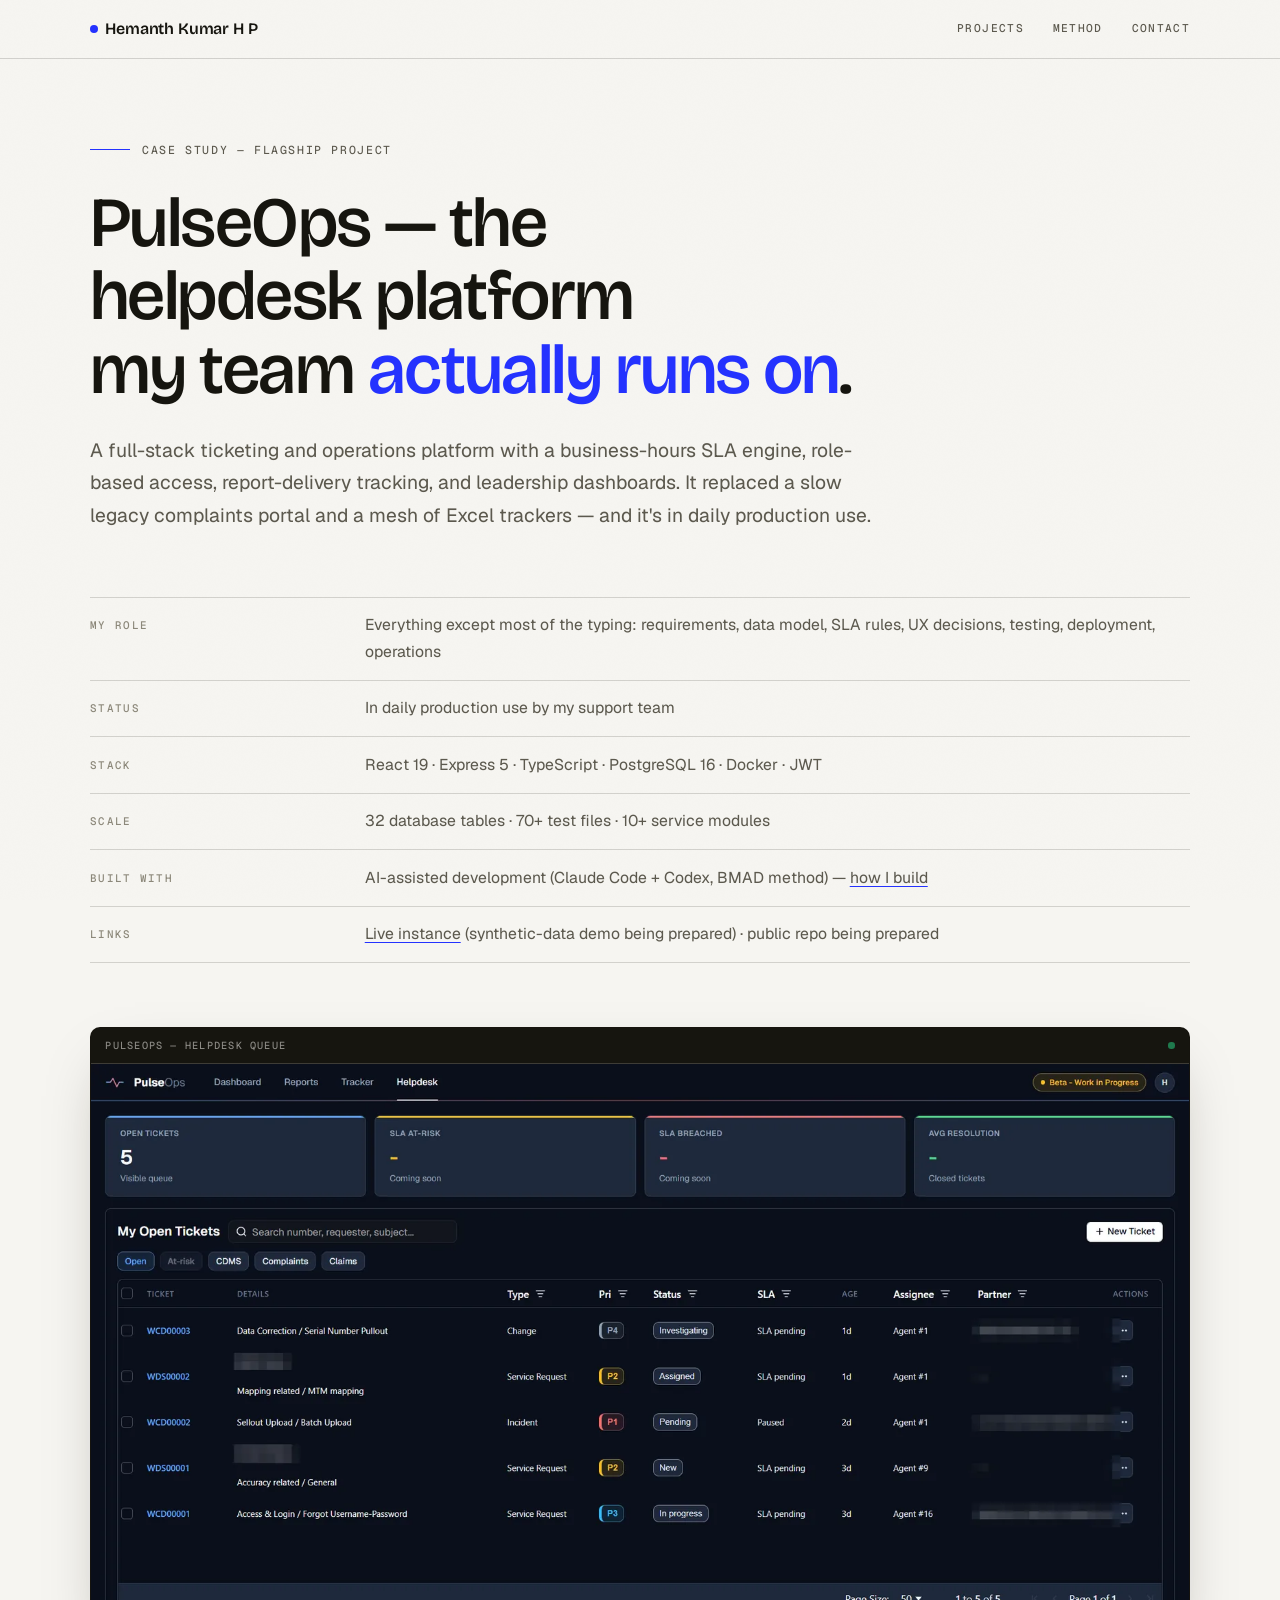
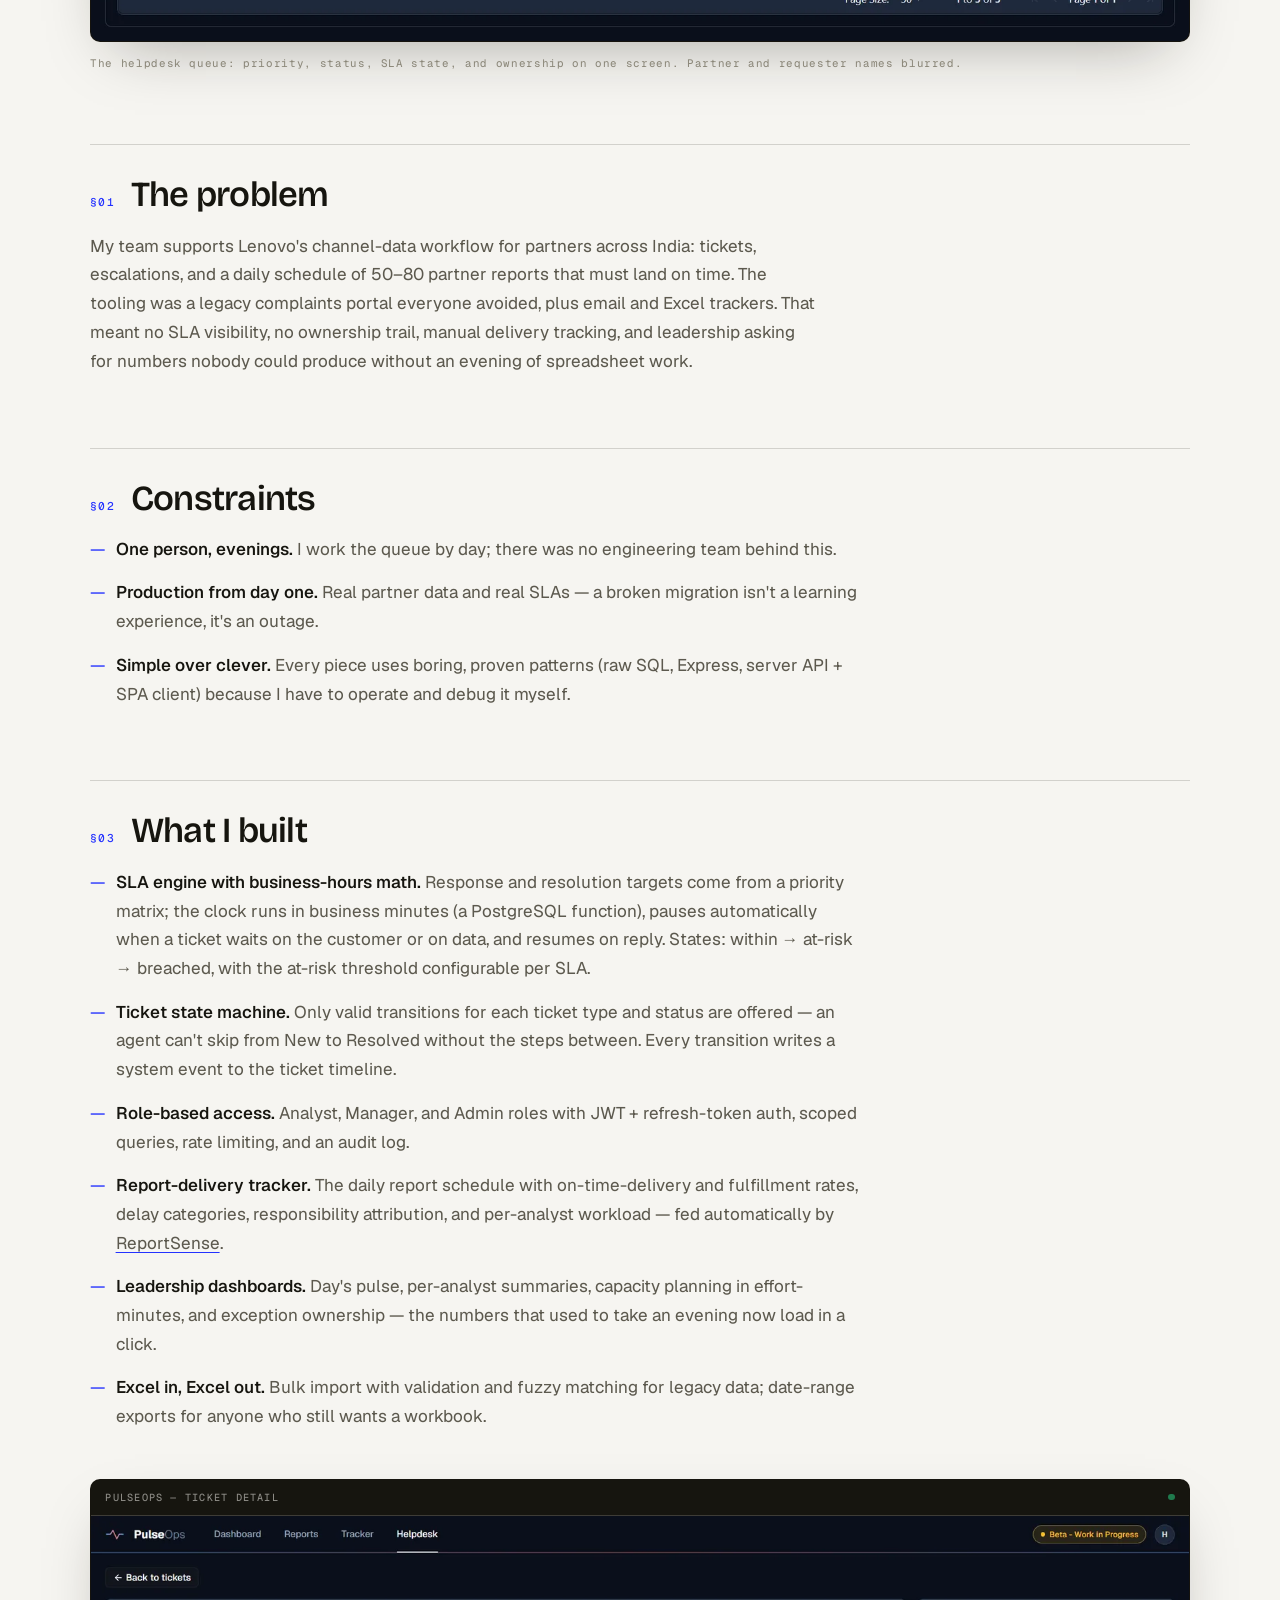
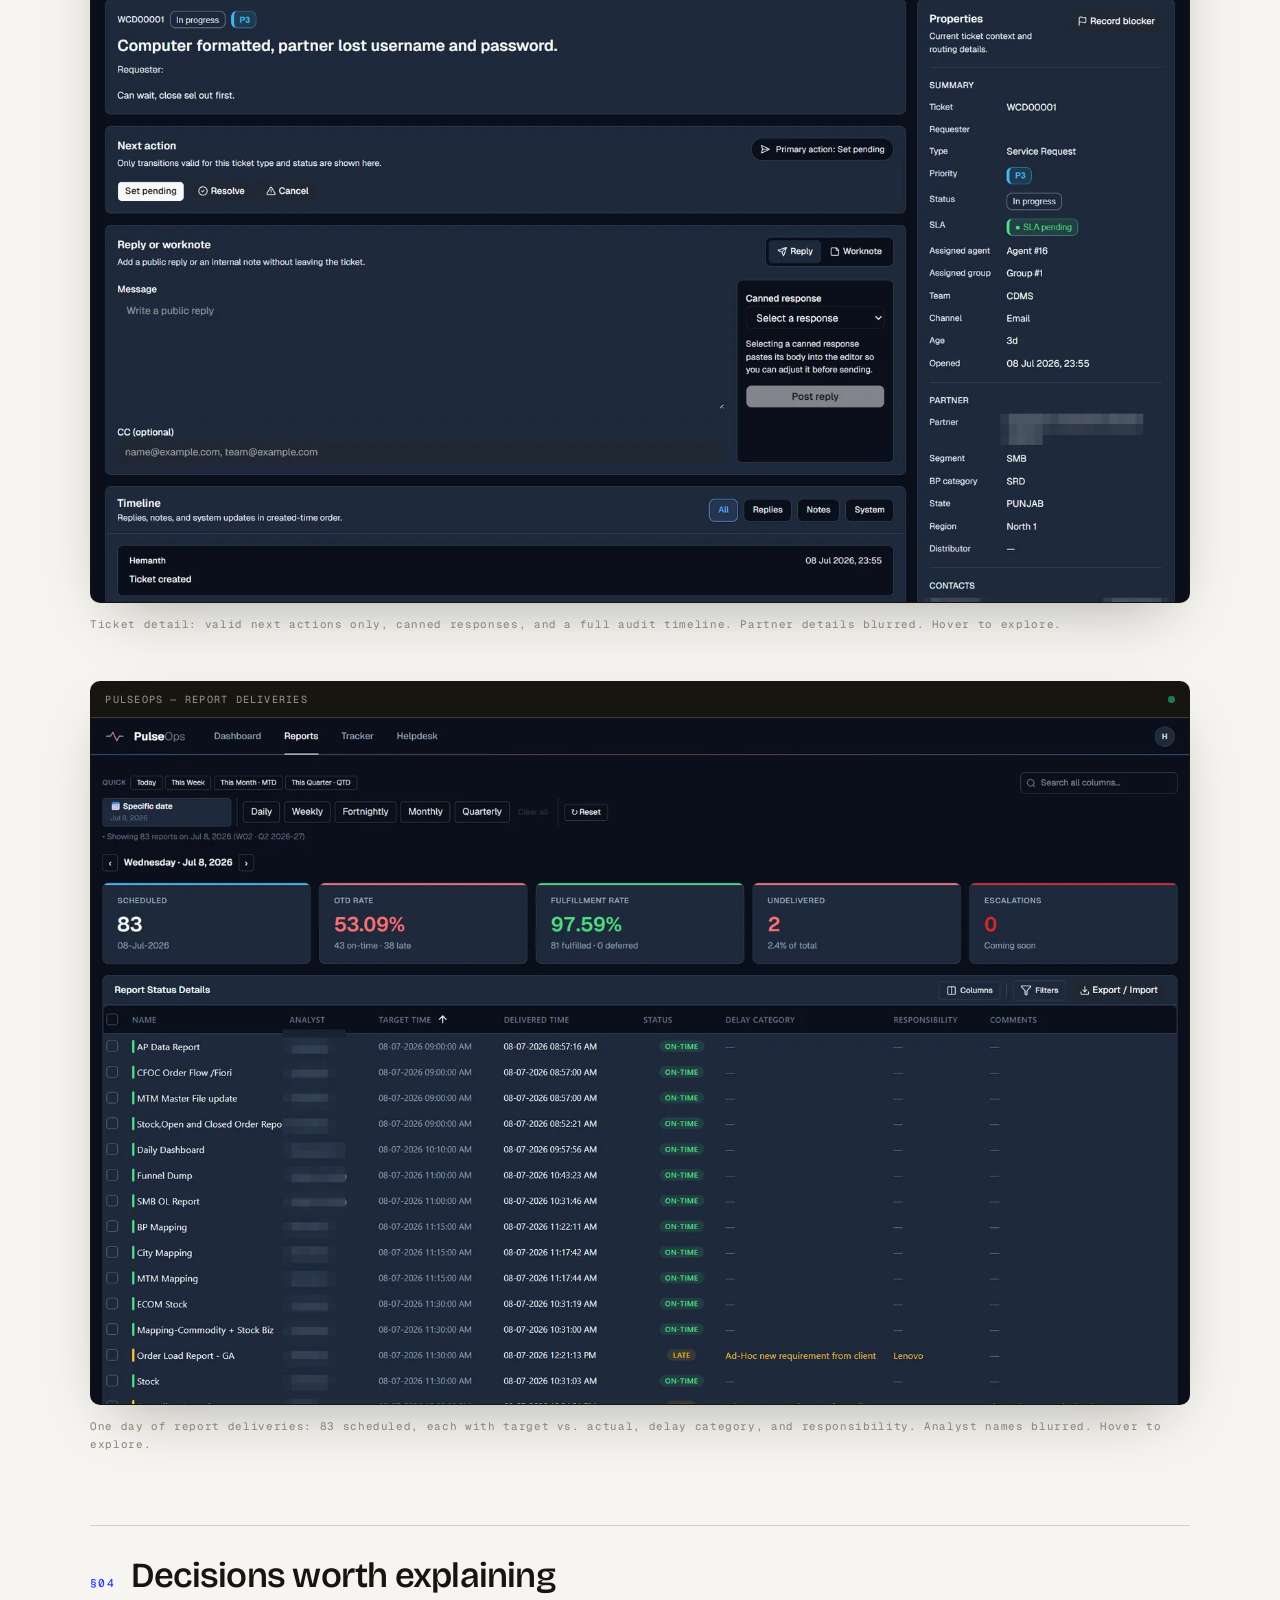
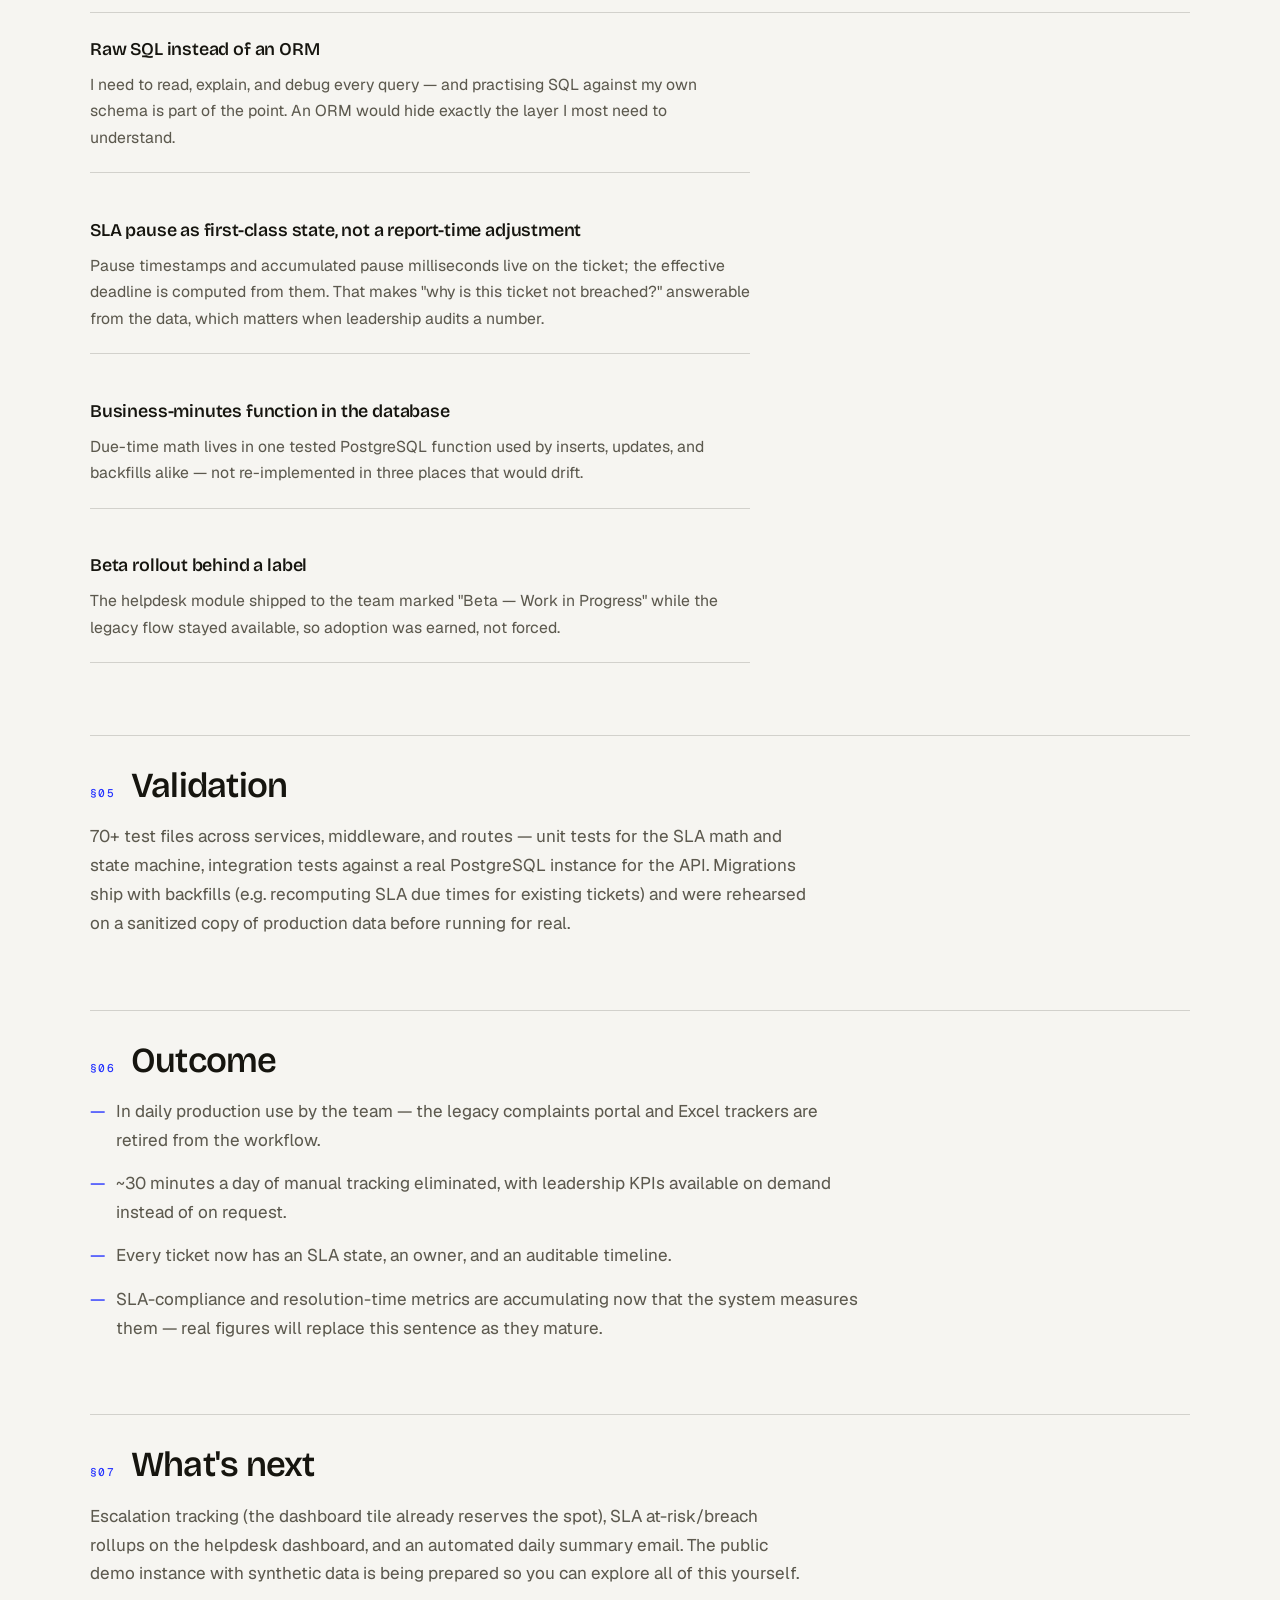
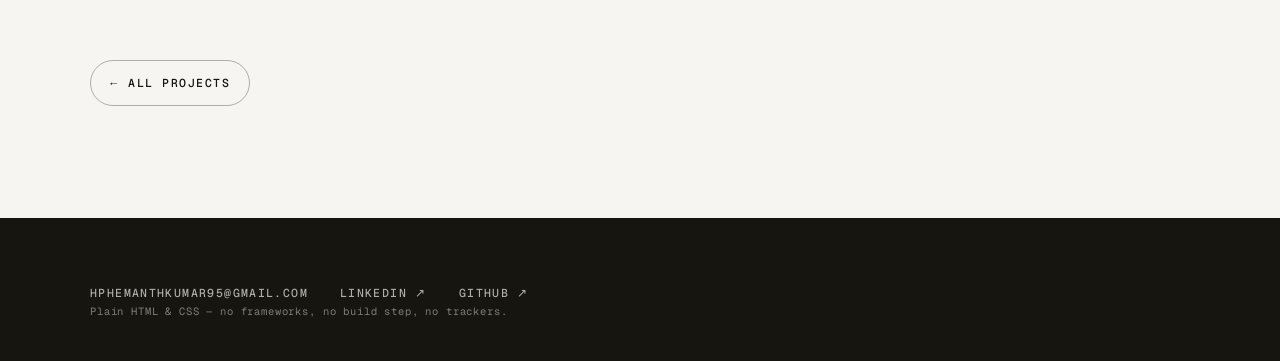
==== projects/pulseops.html @ 86a3c18c "Portfolio site for GitHub Pages Static portfolio served from the repository root as a GitHub Pages u" ====
<!doctype html>
<html lang="en">
<head>
<meta charset="utf-8">
<meta name="viewport" content="width=device-width, initial-scale=1">
<title>PulseOps — SLA-tracked helpdesk platform | Hemanth Kumar H P</title>
<meta name="description" content="Case study: how a support engineer designed and shipped PulseOps, a full-stack helpdesk and operations platform with a business-hours SLA engine, now in daily production use.">
<link rel="canonical" href="https://hemanthkumarhp.github.io/projects/pulseops.html">
<meta property="og:title" content="PulseOps — SLA-tracked helpdesk platform">
<meta property="og:description" content="From email + Excel to a production ticketing system: data model, SLA engine, RBAC, dashboards — designed and operated by the person who works the queue.">
<meta property="og:type" content="article">
<meta property="og:url" content="https://hemanthkumarhp.github.io/projects/pulseops.html">
<meta property="og:image" content="https://hemanthkumarhp.github.io/assets/img/pulseops-dashboard.webp">
<meta name="theme-color" content="#f6f5f1">
<link rel="icon" href="../favicon.svg" type="image/svg+xml">
<link rel="preconnect" href="https://fonts.googleapis.com">
<link rel="preconnect" href="https://fonts.gstatic.com" crossorigin>
<link href="https://fonts.googleapis.com/css2?family=Bricolage+Grotesque:opsz,wght@12..96,300..700&display=swap" rel="stylesheet">
<link rel="stylesheet" href="../styles.css">
<script>document.documentElement.classList.add("js");</script>
</head>
<body>
<a class="skip-link" href="#main">Skip to content</a>
<div class="progress" aria-hidden="true"></div>

<header class="site-header">
  <div class="wrap bar">
    <a class="wordmark" href="../"><span class="mark-dot" aria-hidden="true"></span>Hemanth Kumar H&nbsp;P</a>
    <nav class="site-nav" aria-label="Main">
      <a href="../#projects">Projects</a>
      <a href="../#how-i-build">Method</a>
      <a href="../#contact">Contact</a>
    </nav>
  </div>
</header>

<main id="main" class="wrap">
  <article>
    <header class="article-hero">
      <p class="kicker mono">Case study — Flagship project</p>
      <h1>
        <span class="line"><span>PulseOps — the helpdesk platform</span></span>
        <span class="line"><span>my team <span class="accent">actually runs on</span>.</span></span>
      </h1>
      <p class="lede reveal" style="--d:.35s">
        A full-stack ticketing and operations platform with a business-hours SLA
        engine, role-based access, report-delivery tracking, and leadership
        dashboards. It replaced a slow legacy complaints portal and a mesh of
        Excel trackers — and it's in daily production use.
      </p>
    </header>

    <div class="article-body">
      <dl class="summary reveal">
        <div><dt>My role</dt><dd>Everything except most of the typing: requirements, data model, SLA rules, UX decisions, testing, deployment, operations</dd></div>
        <div><dt>Status</dt><dd>In daily production use by my support team</dd></div>
        <div><dt>Stack</dt><dd>React 19 · Express 5 · TypeScript · PostgreSQL 16 · Docker · JWT</dd></div>
        <div><dt>Scale</dt><dd>32 database tables · 70+ test files · 10+ service modules</dd></div>
        <div><dt>Built with</dt><dd>AI-assisted development (Claude Code + Codex, BMAD method) — <a href="../#how-i-build">how I build</a></dd></div>
        <div><dt>Links</dt><dd><a href="https://pulseops.duckdns.org/" rel="noopener">Live instance</a> (synthetic-data demo being prepared) · public repo being prepared</dd></div>
      </dl>

      <figure class="shot reveal">
        <div class="shot-window">
          <div class="shot-bar" aria-hidden="true">
            <span class="addr">pulseops — helpdesk queue</span>
            <span class="live"></span>
          </div>
          <div class="shot-frame natural">
            <img src="../assets/img/pulseops-tickets.webp" alt="PulseOps helpdesk queue showing five open tickets with type, priority, status, SLA state, age, assignee and partner columns" width="1600" height="841" loading="eager">
          </div>
        </div>
        <figcaption class="shot-cap">The helpdesk queue: priority, status, SLA state, and ownership on one screen. Partner and requester names blurred.</figcaption>
      </figure>

      <h2><span class="h-idx" aria-hidden="true">§01</span>The problem</h2>
      <p>
        My team supports Lenovo's channel-data workflow for partners across India:
        tickets, escalations, and a daily schedule of 50–80 partner reports that
        must land on time. The tooling was a legacy complaints portal everyone
        avoided, plus email and Excel trackers. That meant no SLA visibility, no
        ownership trail, manual delivery tracking, and leadership asking for
        numbers nobody could produce without an evening of spreadsheet work.
      </p>

      <h2><span class="h-idx" aria-hidden="true">§02</span>Constraints</h2>
      <ul class="tight">
        <li><strong>One person, evenings.</strong> I work the queue by day; there was no engineering team behind this.</li>
        <li><strong>Production from day one.</strong> Real partner data and real SLAs — a broken migration isn't a learning experience, it's an outage.</li>
        <li><strong>Simple over clever.</strong> Every piece uses boring, proven patterns (raw SQL, Express, server API + SPA client) because I have to operate and debug it myself.</li>
      </ul>

      <h2><span class="h-idx" aria-hidden="true">§03</span>What I built</h2>
      <ul class="tight">
        <li><strong>SLA engine with business-hours math.</strong> Response and resolution targets come from a priority matrix; the clock runs in business minutes (a PostgreSQL function), pauses automatically when a ticket waits on the customer or on data, and resumes on reply. States: within → at-risk → breached, with the at-risk threshold configurable per SLA.</li>
        <li><strong>Ticket state machine.</strong> Only valid transitions for each ticket type and status are offered — an agent can't skip from New to Resolved without the steps between. Every transition writes a system event to the ticket timeline.</li>
        <li><strong>Role-based access.</strong> Analyst, Manager, and Admin roles with JWT + refresh-token auth, scoped queries, rate limiting, and an audit log.</li>
        <li><strong>Report-delivery tracker.</strong> The daily report schedule with on-time-delivery and fulfillment rates, delay categories, responsibility attribution, and per-analyst workload — fed automatically by <a href="reportsense.html">ReportSense</a>.</li>
        <li><strong>Leadership dashboards.</strong> Day's pulse, per-analyst summaries, capacity planning in effort-minutes, and exception ownership — the numbers that used to take an evening now load in a click.</li>
        <li><strong>Excel in, Excel out.</strong> Bulk import with validation and fuzzy matching for legacy data; date-range exports for anyone who still wants a workbook.</li>
      </ul>

      <figure class="shot reveal">
        <div class="shot-window">
          <div class="shot-bar" aria-hidden="true">
            <span class="addr">pulseops — ticket detail</span>
            <span class="live"></span>
          </div>
          <div class="shot-frame">
            <img src="../assets/img/pulseops-ticket-detail.webp" alt="PulseOps ticket detail page with next-action buttons, reply and worknote editor, full timeline of status changes, and a properties panel showing SLA state and routing" width="1600" height="1801" loading="lazy">
          </div>
        </div>
        <figcaption class="shot-cap">Ticket detail: valid next actions only, canned responses, and a full audit timeline. Partner details blurred. Hover to explore.</figcaption>
      </figure>

      <figure class="shot reveal">
        <div class="shot-window">
          <div class="shot-bar" aria-hidden="true">
            <span class="addr">pulseops — report deliveries</span>
            <span class="live"></span>
          </div>
          <div class="shot-frame">
            <img src="../assets/img/pulseops-reports.webp" alt="PulseOps reports page listing a full day of scheduled partner reports with target time, delivered time, on-time or late status, delay category and responsibility columns" width="1600" height="2632" loading="lazy">
          </div>
        </div>
        <figcaption class="shot-cap">One day of report deliveries: 83 scheduled, each with target vs. actual, delay category, and responsibility. Analyst names blurred. Hover to explore.</figcaption>
      </figure>

      <h2><span class="h-idx" aria-hidden="true">§04</span>Decisions worth explaining</h2>
      <dl class="decisions">
        <dt>Raw SQL instead of an ORM</dt>
        <dd>I need to read, explain, and debug every query — and practising SQL against my own schema is part of the point. An ORM would hide exactly the layer I most need to understand.</dd>
        <dt>SLA pause as first-class state, not a report-time adjustment</dt>
        <dd>Pause timestamps and accumulated pause milliseconds live on the ticket; the effective deadline is computed from them. That makes "why is this ticket not breached?" answerable from the data, which matters when leadership audits a number.</dd>
        <dt>Business-minutes function in the database</dt>
        <dd>Due-time math lives in one tested PostgreSQL function used by inserts, updates, and backfills alike — not re-implemented in three places that would drift.</dd>
        <dt>Beta rollout behind a label</dt>
        <dd>The helpdesk module shipped to the team marked "Beta — Work in Progress" while the legacy flow stayed available, so adoption was earned, not forced.</dd>
      </dl>

      <h2><span class="h-idx" aria-hidden="true">§05</span>Validation</h2>
      <p>
        70+ test files across services, middleware, and routes — unit tests for
        the SLA math and state machine, integration tests against a real
        PostgreSQL instance for the API. Migrations ship with backfills (e.g.
        recomputing SLA due times for existing tickets) and were rehearsed on a
        sanitized copy of production data before running for real.
      </p>

      <h2><span class="h-idx" aria-hidden="true">§06</span>Outcome</h2>
      <ul class="tight">
        <li>In daily production use by the team — the legacy complaints portal and Excel trackers are retired from the workflow.</li>
        <li>~30 minutes a day of manual tracking eliminated, with leadership KPIs available on demand instead of on request.</li>
        <li>Every ticket now has an SLA state, an owner, and an auditable timeline.</li>
        <li>SLA-compliance and resolution-time metrics are accumulating now that the system measures them — real figures will replace this sentence as they mature.</li>
      </ul>

      <h2><span class="h-idx" aria-hidden="true">§07</span>What's next</h2>
      <p>
        Escalation tracking (the dashboard tile already reserves the spot), SLA
        at-risk/breach rollups on the helpdesk dashboard, and an automated daily
        summary email. The public demo instance with synthetic data is being
        prepared so you can explore all of this yourself.
      </p>

      <a class="backlink" href="../#projects"><span class="arr" aria-hidden="true">←</span> All projects</a>
    </div>
  </article>
</main>

<footer class="site-footer compact">
  <div class="wrap">
    <div class="footer-links">
      <a href="mailto:hphemanthkumar95@gmail.com">hphemanthkumar95@gmail.com</a>
      <a href="https://www.linkedin.com/in/hemanthkumarhp" rel="me">LinkedIn ↗</a>
      <a href="https://github.com/hemanthkumarhp" rel="me">GitHub ↗</a>
    </div>
    <div class="footer-note">
      <span>Plain HTML &amp; CSS — no frameworks, no build step, no trackers.</span>
    </div>
  </div>
</footer>

<script src="../main.js" defer></script>
</body>
</html>
---- styles.css ----
/* ============================================================
   site-v3 — "Paper & Ultramarine"
   Swiss-minimalist system: warm paper, ink type, one electric
   accent. Hairline rules as structure. Motion as punctuation.
   ============================================================ */

/* ---------- Fonts (local, variable) ---------- */
@font-face {
  font-family: "Geist";
  src: url("assets/fonts/geist-latin-wght-normal.woff2") format("woff2-variations");
  font-weight: 100 900;
  font-style: normal;
  font-display: swap;
}
@font-face {
  font-family: "Geist Mono";
  src: url("assets/fonts/geist-mono-latin-wght-normal.woff2") format("woff2-variations");
  font-weight: 100 900;
  font-style: normal;
  font-display: swap;
}

/* ---------- Tokens ---------- */
:root {
  --paper: #f6f5f1;
  --paper-2: #edebe4;
  --ink: #16150f;
  --ink-2: #5c594e;
  --ink-3: #8c887a;
  --hair: rgba(22, 21, 15, 0.16);
  --hair-strong: rgba(22, 21, 15, 0.32);
  --accent: #2432ff;
  --accent-deep: #1a25cc;
  --paper-on-ink: #f0efe9;
  --hair-on-ink: rgba(240, 239, 233, 0.18);
  --ok: #1f7a4d;

  --font-display: "Bricolage Grotesque", "Geist", "Helvetica Neue", sans-serif;
  --font-body: "Geist", "Helvetica Neue", Arial, sans-serif;
  --font-mono: "Geist Mono", "SFMono-Regular", Menlo, Consolas, monospace;

  --wrap: 1180px;
  --gut: clamp(1.25rem, 4vw, 2.5rem);
  --ease: cubic-bezier(0.16, 1, 0.3, 1);
  --sec-pad: clamp(4.5rem, 9vw, 8rem);
}

/* ---------- Reset & base ---------- */
*, *::before, *::after { box-sizing: border-box; }
html {
  scroll-behavior: smooth;
  -webkit-text-size-adjust: 100%;
}
body {
  margin: 0;
  background: var(--paper);
  color: var(--ink);
  font-family: var(--font-body);
  font-weight: 420;
  font-size: 1.0625rem;
  line-height: 1.7;
  font-synthesis: none;
  -webkit-font-smoothing: antialiased;
  text-rendering: optimizeLegibility;
}
/* film-grain — barely there, keeps flat paper from feeling sterile */
body::after {
  content: "";
  position: fixed;
  inset: 0;
  z-index: 2147483647;
  pointer-events: none;
  opacity: 0.30;
  mix-blend-mode: multiply;
  background-image: url("data:image/svg+xml,%3Csvg xmlns='http://www.w3.org/2000/svg' width='140' height='140'%3E%3Cfilter id='n'%3E%3CfeTurbulence type='fractalNoise' baseFrequency='0.85' numOctaves='2' stitchTiles='stitch'/%3E%3CfeColorMatrix type='saturate' values='0'/%3E%3CfeComponentTransfer%3E%3CfeFuncA type='linear' slope='0.05'/%3E%3C/feComponentTransfer%3E%3C/filter%3E%3Crect width='100%25' height='100%25' filter='url(%23n)'/%3E%3C/svg%3E");
}
img { max-width: 100%; height: auto; display: block; }
a { color: inherit; }
::selection { background: var(--accent); color: var(--paper); }

.accent { color: var(--accent); }

h1, h2, h3 {
  font-family: var(--font-display);
  font-weight: 560;
  line-height: 1.04;
  letter-spacing: -0.022em;
  margin: 0;
  text-wrap: balance;
}
p { margin: 0; }

.mono {
  font-family: var(--font-mono);
  font-weight: 460;
  font-size: 0.72rem;
  letter-spacing: 0.14em;
  text-transform: uppercase;
}

.wrap {
  max-width: var(--wrap);
  margin-inline: auto;
  padding-inline: var(--gut);
}

.skip-link {
  position: absolute;
  left: -9999px;
  top: 0;
  background: var(--ink);
  color: var(--paper);
  padding: 0.6rem 1rem;
  z-index: 100;
}
.skip-link:focus { left: 0; }

/* ---------- Text links ---------- */
.tlink {
  color: inherit;
  text-decoration: none;
  background-image: linear-gradient(var(--accent), var(--accent));
  background-repeat: no-repeat;
  background-size: 100% 1px;
  background-position: 0 100%;
  transition: color 0.25s var(--ease);
}
.tlink:hover, .tlink:focus-visible { color: var(--accent); }

p a:not([class]), dd a:not([class]), li a:not([class]) {
  color: inherit;
  text-decoration: underline;
  text-decoration-color: var(--accent);
  text-decoration-thickness: 1px;
  text-underline-offset: 3px;
  transition: color 0.2s var(--ease);
}
p a:not([class]):hover, dd a:not([class]):hover, li a:not([class]):hover { color: var(--accent); }

/* ---------- Progress hairline ---------- */
.progress {
  position: fixed;
  top: 0; left: 0;
  width: 100%; height: 2px;
  background: var(--accent);
  transform: scaleX(0);
  transform-origin: 0 0;
  z-index: 60;
}

/* ---------- Header ---------- */
.site-header {
  position: sticky;
  top: 0;
  z-index: 50;
  background: color-mix(in srgb, var(--paper) 84%, transparent);
  backdrop-filter: blur(12px);
  -webkit-backdrop-filter: blur(12px);
  border-bottom: 1px solid var(--hair);
}
.bar {
  display: flex;
  align-items: center;
  justify-content: space-between;
  gap: 1rem;
  min-height: 3.6rem;
}
.wordmark {
  font-family: var(--font-display);
  font-weight: 600;
  font-size: 1rem;
  letter-spacing: -0.01em;
  text-decoration: none;
  display: inline-flex;
  align-items: baseline;
  gap: 0.45rem;
}
.wordmark .mark-dot {
  width: 0.5em; height: 0.5em;
  border-radius: 50%;
  background: var(--accent);
  align-self: center;
}
.site-nav { display: flex; gap: clamp(0.9rem, 2.5vw, 1.8rem); }
.site-nav a {
  font-family: var(--font-mono);
  font-size: 0.7rem;
  font-weight: 480;
  letter-spacing: 0.12em;
  text-transform: uppercase;
  text-decoration: none;
  color: var(--ink-2);
  transition: color 0.2s var(--ease);
}
.site-nav a:hover, .site-nav a:focus-visible { color: var(--accent); }

/* ---------- Hero ---------- */
.hero {
  padding-block: clamp(5rem, 12vh, 9rem) clamp(4rem, 9vh, 7rem);
}
.hero .kicker {
  color: var(--ink-2);
  margin-bottom: clamp(1.5rem, 3vw, 2.25rem);
  display: flex;
  align-items: center;
  gap: 0.75rem;
}
.hero .kicker::before {
  content: "";
  width: 2.5rem; height: 1px;
  background: var(--accent);
}
.hero h1 {
  font-size: clamp(2.7rem, 7.6vw, 6.4rem);
  font-weight: 540;
  max-width: 15ch;
}
.hero h1 .accent { color: var(--accent); }
/* line-mask rise on load */
.line { display: block; overflow: hidden; }
.line > span {
  display: inline-block;
  padding-bottom: 0.08em;
  margin-bottom: -0.08em;
}
html.js .line > span {
  transform: translateY(115%);
  animation: rise 1s var(--ease) forwards;
}
html.js .line:nth-child(1) > span { animation-delay: 0.08s; }
html.js .line:nth-child(2) > span { animation-delay: 0.18s; }
html.js .line:nth-child(3) > span { animation-delay: 0.28s; }
@keyframes rise { to { transform: translateY(0); } }

.hero .lede {
  margin-top: clamp(1.75rem, 4vw, 2.75rem);
  max-width: 62ch;
  font-size: clamp(1.05rem, 1.6vw, 1.2rem);
  line-height: 1.75;
  color: var(--ink-2);
}
.hero .lede strong { color: var(--ink); font-weight: 560; }

.hero-foot {
  margin-top: clamp(2.25rem, 5vw, 3.5rem);
  display: flex;
  flex-wrap: wrap;
  align-items: center;
  gap: 1.5rem 2.5rem;
}
.contact-row {
  list-style: none;
  margin: 0; padding: 0;
  display: flex;
  flex-wrap: wrap;
  gap: 0.8rem 1.8rem;
}
.contact-row a {
  font-family: var(--font-mono);
  font-size: 0.75rem;
  font-weight: 480;
  letter-spacing: 0.1em;
  text-transform: uppercase;
  text-decoration: none;
  color: var(--ink);
  background-image: linear-gradient(var(--accent), var(--accent));
  background-repeat: no-repeat;
  background-size: 0% 1px;
  background-position: 0 100%;
  transition: background-size 0.35s var(--ease), color 0.2s var(--ease);
}
.contact-row a:hover, .contact-row a:focus-visible {
  background-size: 100% 1px;
  color: var(--accent);
}
.status-line {
  display: inline-flex;
  align-items: center;
  gap: 0.6rem;
  font-family: var(--font-mono);
  font-size: 0.7rem;
  font-weight: 480;
  letter-spacing: 0.12em;
  text-transform: uppercase;
  color: var(--ink-2);
}
.status-line .pulse {
  width: 0.5rem; height: 0.5rem;
  border-radius: 50%;
  background: var(--ok);
  position: relative;
}
html.js .status-line .pulse::after {
  content: "";
  position: absolute;
  inset: 0;
  border-radius: 50%;
  background: var(--ok);
  animation: ping 2.2s var(--ease) infinite;
}
@keyframes ping {
  0% { transform: scale(1); opacity: 0.6; }
  70%, 100% { transform: scale(2.6); opacity: 0; }
}

/* ---------- Marquee ---------- */
.marquee {
  border-block: 1px solid var(--hair);
  overflow: hidden;
  padding-block: 0.85rem;
}
.marquee-track {
  display: flex;
  width: max-content;
  gap: 3.5rem;
}
html.js .marquee-track { animation: marquee 30s linear infinite; }
.marquee-group {
  display: flex;
  gap: 3.5rem;
  align-items: center;
  white-space: nowrap;
}
.marquee-group span {
  font-family: var(--font-mono);
  font-size: 0.72rem;
  font-weight: 480;
  letter-spacing: 0.16em;
  text-transform: uppercase;
  color: var(--ink-2);
}
.marquee-group span strong { color: var(--ink); font-weight: 620; }
.marquee-group .sep { color: var(--accent); letter-spacing: 0; }
@keyframes marquee { to { transform: translateX(calc(-50% - 1.75rem)); } }

/* ---------- Sections ---------- */
.section {
  border-top: 1px solid var(--hair);
  padding-block: var(--sec-pad);
}
.section-head {
  display: grid;
  grid-template-columns: minmax(7rem, 1fr) minmax(0, 3.2fr);
  gap: 1rem 2rem;
  align-items: start;
  margin-bottom: clamp(2.5rem, 6vw, 4.5rem);
}
.sec-num {
  font-family: var(--font-display);
  font-weight: 560;
  font-size: clamp(3.4rem, 7vw, 6rem);
  line-height: 0.85;
  letter-spacing: -0.03em;
  color: transparent;
  -webkit-text-stroke: 1.2px var(--hair-strong);
}
@supports not (-webkit-text-stroke: 1px black) {
  .sec-num { color: var(--hair-strong); }
}
.section-head h2 {
  font-size: clamp(1.9rem, 4.2vw, 3.2rem);
  font-weight: 560;
}
.section-sub {
  margin-top: 0.9rem;
  max-width: 58ch;
  color: var(--ink-2);
}

/* ---------- Flagship project ---------- */
.flagship {
  display: grid;
  grid-template-columns: minmax(0, 5fr) minmax(0, 6fr);
  gap: clamp(2rem, 5vw, 4.5rem);
  align-items: center;
  margin-bottom: clamp(3rem, 7vw, 5rem);
}
.badge {
  display: inline-flex;
  align-items: center;
  gap: 0.45rem;
  font-family: var(--font-mono);
  font-size: 0.66rem;
  font-weight: 520;
  letter-spacing: 0.14em;
  text-transform: uppercase;
  color: var(--ok);
}
.badge::before {
  content: "";
  width: 0.42rem; height: 0.42rem;
  border-radius: 50%;
  background: var(--ok);
}
.badge.plain { color: var(--ink-3); }
.badge.plain::before { background: var(--ink-3); }
.flagship h3 {
  font-size: clamp(2.1rem, 4.5vw, 3.4rem);
  margin-top: 0.9rem;
}
.flagship h3 a {
  text-decoration: none;
  transition: color 0.25s var(--ease);
}
.flagship h3 a:hover, .flagship h3 a:focus-visible { color: var(--accent); }
.flagship-body > p {
  margin-top: 1.15rem;
  max-width: 52ch;
  color: var(--ink-2);
}
.tags {
  list-style: none;
  margin: 1.4rem 0 0;
  padding: 0;
  display: flex;
  flex-wrap: wrap;
  gap: 0.45rem 0;
}
.tags li {
  font-family: var(--font-mono);
  font-size: 0.68rem;
  font-weight: 480;
  letter-spacing: 0.1em;
  text-transform: uppercase;
  color: var(--ink-2);
}
.tags li:not(:last-child)::after {
  content: "·";
  margin-inline: 0.6rem;
  color: var(--accent);
}
.readmore {
  display: inline-flex;
  align-items: center;
  gap: 0.6rem;
  margin-top: 1.8rem;
  font-family: var(--font-mono);
  font-size: 0.72rem;
  font-weight: 520;
  letter-spacing: 0.13em;
  text-transform: uppercase;
  text-decoration: none;
  color: var(--ink);
  border: 1px solid var(--hair-strong);
  padding: 0.75rem 1.2rem;
  border-radius: 99px;
  transition: background 0.3s var(--ease), color 0.3s var(--ease), border-color 0.3s var(--ease);
}
.readmore .arr { transition: transform 0.3s var(--ease); }
.readmore:hover, .readmore:focus-visible {
  background: var(--ink);
  border-color: var(--ink);
  color: var(--paper);
}
.readmore:hover .arr, .readmore:focus-visible .arr { transform: translateX(4px); }

/* ---------- Screenshot frames ---------- */
.shot { margin: 0; }
.shot-window {
  border: 1px solid var(--hair-strong);
  border-radius: 10px;
  overflow: hidden;
  background: var(--ink);
  box-shadow: 0 24px 60px -24px rgba(22, 21, 15, 0.35);
}
.shot-bar {
  display: flex;
  align-items: center;
  justify-content: space-between;
  gap: 1rem;
  padding: 0.55rem 0.9rem;
  border-bottom: 1px solid var(--hair-on-ink);
}
.shot-bar .addr {
  font-family: var(--font-mono);
  font-size: 0.64rem;
  font-weight: 460;
  letter-spacing: 0.12em;
  text-transform: uppercase;
  color: rgba(240, 239, 233, 0.55);
}
.shot-bar .live {
  width: 0.4rem; height: 0.4rem;
  border-radius: 50%;
  background: var(--ok);
}
.shot-frame { overflow: hidden; }
.shot-frame img {
  width: 100%;
  aspect-ratio: 16 / 10;
  object-fit: cover;
  object-position: top;
  transition: object-position 5s linear;
}
.shot-frame:hover img { object-position: bottom; }
.shot-frame.natural img { aspect-ratio: auto; }
.shot-cap {
  margin-top: 0.8rem;
  font-family: var(--font-mono);
  font-size: 0.68rem;
  font-weight: 440;
  letter-spacing: 0.06em;
  color: var(--ink-3);
  line-height: 1.6;
}

/* ---------- Project index rows ---------- */
.proj-index { border-top: 1px solid var(--hair); }
.proj-row {
  display: grid;
  grid-template-columns: 3.4rem minmax(0, 1.6fr) minmax(0, 1fr) 2rem;
  gap: 1rem 1.5rem;
  align-items: baseline;
  padding: clamp(1.4rem, 3vw, 2rem) clamp(0.75rem, 2vw, 1.25rem);
  border-bottom: 1px solid var(--hair);
  text-decoration: none;
  color: inherit;
  position: relative;
  isolation: isolate;
}
.proj-row::before {
  content: "";
  position: absolute;
  inset: 0;
  background: var(--ink);
  transform: scaleY(0);
  transform-origin: 50% 100%;
  transition: transform 0.38s var(--ease);
  z-index: -1;
}
.proj-row:hover::before, .proj-row:focus-visible::before { transform: scaleY(1); }
.proj-row > * { transition: color 0.3s var(--ease); }
.proj-idx {
  font-family: var(--font-mono);
  font-size: 0.72rem;
  font-weight: 480;
  letter-spacing: 0.1em;
  color: var(--ink-3);
}
.proj-name {
  font-family: var(--font-display);
  font-size: clamp(1.3rem, 2.6vw, 1.9rem);
  font-weight: 560;
  letter-spacing: -0.015em;
  line-height: 1.15;
  display: flex;
  flex-wrap: wrap;
  align-items: center;
  gap: 0.4rem 1rem;
}
.proj-desc {
  grid-column: 2;
  margin-top: 0.35rem;
  max-width: 56ch;
  font-size: 0.95rem;
  color: var(--ink-2);
}
.proj-meta {
  grid-column: 3;
  grid-row: 1 / span 2;
  align-self: baseline;
  font-family: var(--font-mono);
  font-size: 0.68rem;
  font-weight: 460;
  letter-spacing: 0.1em;
  text-transform: uppercase;
  color: var(--ink-3);
  line-height: 2;
  text-align: right;
}
.proj-arrow {
  grid-column: 4;
  grid-row: 1;
  font-size: 1.3rem;
  line-height: 1;
  color: var(--ink-3);
  transition: transform 0.3s var(--ease), color 0.3s var(--ease);
}
.proj-row:hover .proj-arrow, .proj-row:focus-visible .proj-arrow {
  transform: translateX(5px);
  color: var(--accent);
}
a.proj-row:hover, a.proj-row:focus-visible,
a.proj-row:hover .proj-desc, a.proj-row:hover .proj-idx, a.proj-row:hover .proj-meta,
a.proj-row:focus-visible .proj-desc, a.proj-row:focus-visible .proj-idx, a.proj-row:focus-visible .proj-meta {
  color: var(--paper-on-ink);
}
a.proj-row:hover .badge, a.proj-row:focus-visible .badge { color: #4cc98a; }
div.proj-row:hover::before { transform: scaleY(0); } /* static rows don't invert */

/* ---------- Method / how I build ---------- */
.how-lede {
  max-width: 62ch;
  font-size: clamp(1.05rem, 1.5vw, 1.15rem);
  color: var(--ink-2);
  margin-bottom: clamp(2.5rem, 5vw, 3.5rem);
}
.steps {
  list-style: none;
  margin: 0;
  padding: 0;
  counter-reset: step;
  border-top: 1px solid var(--hair);
}
.steps li {
  counter-increment: step;
  display: grid;
  grid-template-columns: minmax(4.5rem, 1fr) minmax(0, 3.2fr);
  gap: 0.5rem 2rem;
  padding-block: clamp(1.3rem, 2.5vw, 1.8rem);
  border-bottom: 1px solid var(--hair);
}
.steps li::before {
  content: "0" counter(step);
  font-family: var(--font-display);
  font-weight: 560;
  font-size: clamp(1.6rem, 3vw, 2.2rem);
  line-height: 1;
  letter-spacing: -0.02em;
  color: transparent;
  -webkit-text-stroke: 1px var(--hair-strong);
}
@supports not (-webkit-text-stroke: 1px black) {
  .steps li::before { color: var(--hair-strong); }
}
.steps strong {
  display: block;
  font-family: var(--font-display);
  font-weight: 560;
  font-size: 1.15rem;
  letter-spacing: -0.01em;
}
.steps .small {
  display: block;
  margin-top: 0.3rem;
  font-size: 0.95rem;
  color: var(--ink-2);
  max-width: 62ch;
}

.owns {
  display: grid;
  grid-template-columns: 1fr 1fr;
  gap: clamp(1.25rem, 3vw, 2rem);
  margin-top: clamp(2.5rem, 5vw, 3.5rem);
}
.owns .box {
  border: 1px solid var(--hair-strong);
  border-radius: 10px;
  padding: clamp(1.4rem, 3vw, 2rem);
}
.owns .box h3 {
  font-size: 1.15rem;
  margin-bottom: 0.8rem;
}
.owns .box p { color: var(--ink-2); font-size: 0.98rem; }
.owns .claim { border-top: 3px solid var(--accent); }
.owns .claim h3 { color: var(--accent); }
.owns .noclaim { border-style: dashed; }

/* ---------- Experience ---------- */
.roles { position: relative; }
.role {
  display: grid;
  grid-template-columns: minmax(9rem, 1fr) minmax(0, 3.2fr);
  gap: 0.5rem 2rem;
  padding-block: clamp(1.6rem, 3vw, 2.2rem);
  border-bottom: 1px solid var(--hair);
}
.role:first-child { border-top: 1px solid var(--hair); }
.role .when {
  font-family: var(--font-mono);
  font-size: 0.7rem;
  font-weight: 480;
  letter-spacing: 0.1em;
  text-transform: uppercase;
  color: var(--ink-3);
  line-height: 1.9;
}
.role .when .org { display: block; color: var(--ink-2); }
.role h3 {
  font-size: clamp(1.25rem, 2.4vw, 1.7rem);
  margin-bottom: 0.6rem;
}
.role p { color: var(--ink-2); max-width: 62ch; }

/* ---------- Skills tiers ---------- */
.tiers {
  display: grid;
  grid-template-columns: repeat(2, 1fr);
  border-top: 1px solid var(--hair);
  border-left: 1px solid var(--hair);
}
.tier {
  border-right: 1px solid var(--hair);
  border-bottom: 1px solid var(--hair);
  padding: clamp(1.5rem, 3vw, 2.2rem);
}
.tier-lvl {
  display: flex;
  align-items: center;
  gap: 0.7rem;
  font-family: var(--font-mono);
  font-size: 0.66rem;
  font-weight: 480;
  letter-spacing: 0.12em;
  text-transform: uppercase;
  color: var(--ink-2);
  margin-bottom: 1rem;
}
.bars { display: inline-flex; gap: 3px; }
.bars i {
  width: 12px; height: 4px;
  background: var(--paper-2);
  outline: 1px solid var(--hair);
}
.tier[data-lvl="1"] .bars i:nth-child(-n+1),
.tier[data-lvl="2"] .bars i:nth-child(-n+2),
.tier[data-lvl="3"] .bars i:nth-child(-n+3),
.tier[data-lvl="4"] .bars i:nth-child(-n+4) { background: var(--accent); outline-color: var(--accent); }
.tier h3 { font-size: 1.25rem; margin-bottom: 0.6rem; }
.tier .note {
  font-size: 0.9rem;
  color: var(--ink-2);
  margin-bottom: 0.9rem;
  max-width: 44ch;
}
.chips {
  list-style: none;
  margin: 0.9rem 0 0;
  padding: 0;
  display: flex;
  flex-wrap: wrap;
  gap: 0.5rem;
}
.chips li {
  font-family: var(--font-mono);
  font-size: 0.7rem;
  font-weight: 460;
  letter-spacing: 0.05em;
  border: 1px solid var(--hair);
  border-radius: 99px;
  padding: 0.35rem 0.75rem;
  color: var(--ink-2);
  transition: border-color 0.25s var(--ease), color 0.25s var(--ease);
}
.chips li:hover { border-color: var(--accent); color: var(--ink); }

/* ---------- Facts (education / summary tables) ---------- */
.facts {
  margin: 0;
  border-top: 1px solid var(--hair);
}
.facts .row {
  display: grid;
  grid-template-columns: minmax(0, 1.4fr) minmax(0, 1fr);
  gap: 0.4rem 2rem;
  padding-block: 1.1rem;
  border-bottom: 1px solid var(--hair);
}
.facts dt { font-weight: 560; }
.facts dd {
  margin: 0;
  color: var(--ink-2);
  font-size: 0.98rem;
}

/* ---------- Footer ---------- */
.site-footer {
  background: var(--ink);
  color: var(--paper-on-ink);
  margin-top: var(--sec-pad);
  padding-block: clamp(4.5rem, 9vw, 7rem) 2.5rem;
}
.site-footer ::selection { background: var(--paper); color: var(--ink); }
.footer-kicker {
  color: rgba(240, 239, 233, 0.55);
  display: flex;
  align-items: center;
  gap: 0.75rem;
  margin-bottom: 2rem;
}
.footer-kicker::before {
  content: "";
  width: 2.5rem; height: 1px;
  background: var(--accent);
}
.site-footer h2 {
  font-size: clamp(2.2rem, 6vw, 4.6rem);
  font-weight: 540;
  max-width: 18ch;
}
.site-footer h2 .accent { color: #7c85ff; }
.footer-sub {
  margin-top: 1.4rem;
  max-width: 56ch;
  color: rgba(240, 239, 233, 0.62);
}
.footer-mail {
  display: inline-block;
  margin-top: clamp(2rem, 4vw, 3rem);
  font-family: var(--font-display);
  font-weight: 540;
  font-size: clamp(1.25rem, 3.4vw, 2.2rem);
  letter-spacing: -0.015em;
  color: var(--paper-on-ink);
  text-decoration: none;
  background-image: linear-gradient(#7c85ff, #7c85ff);
  background-repeat: no-repeat;
  background-size: 0% 2px;
  background-position: 0 100%;
  transition: background-size 0.4s var(--ease), color 0.25s var(--ease);
  overflow-wrap: anywhere;
}
.footer-mail:hover, .footer-mail:focus-visible {
  background-size: 100% 2px;
  color: #aab0ff;
}
.footer-links {
  display: flex;
  flex-wrap: wrap;
  gap: 1rem 2rem;
  margin-top: 1.6rem;
}
.footer-links a {
  font-family: var(--font-mono);
  font-size: 0.72rem;
  font-weight: 480;
  letter-spacing: 0.12em;
  text-transform: uppercase;
  color: rgba(240, 239, 233, 0.7);
  text-decoration: none;
  transition: color 0.2s var(--ease);
}
.footer-links a:hover, .footer-links a:focus-visible { color: #aab0ff; }
.footer-note {
  margin-top: clamp(3rem, 6vw, 4.5rem);
  padding-top: 1.4rem;
  border-top: 1px solid var(--hair-on-ink);
  display: flex;
  flex-wrap: wrap;
  justify-content: space-between;
  gap: 0.6rem 2rem;
}
.footer-note span {
  font-family: var(--font-mono);
  font-size: 0.66rem;
  font-weight: 440;
  letter-spacing: 0.08em;
  color: rgba(240, 239, 233, 0.45);
}

/* ---------- Case-study article pages ---------- */
.article-hero {
  padding-block: clamp(4rem, 9vh, 6.5rem) clamp(2.5rem, 5vw, 4rem);
}
.article-hero .kicker {
  color: var(--ink-2);
  display: flex;
  align-items: center;
  gap: 0.75rem;
  margin-bottom: 1.75rem;
}
.article-hero .kicker::before {
  content: "";
  width: 2.5rem; height: 1px;
  background: var(--accent);
}
.article-hero h1 {
  font-size: clamp(2.3rem, 5.6vw, 4.4rem);
  font-weight: 540;
  max-width: 22ch;
}
.article-hero .lede {
  margin-top: 1.75rem;
  max-width: 62ch;
  font-size: clamp(1.05rem, 1.6vw, 1.2rem);
  color: var(--ink-2);
}

.summary {
  margin: 0 0 clamp(2.5rem, 5vw, 4rem);
  border-top: 1px solid var(--hair);
  display: grid;
  grid-template-columns: 1fr;
}
.summary > div {
  display: grid;
  grid-template-columns: minmax(8rem, 1fr) minmax(0, 3.4fr);
  gap: 0.3rem 2rem;
  padding-block: 0.9rem;
  border-bottom: 1px solid var(--hair);
}
.summary dt {
  font-family: var(--font-mono);
  font-size: 0.68rem;
  font-weight: 500;
  letter-spacing: 0.12em;
  text-transform: uppercase;
  color: var(--ink-3);
  padding-top: 0.25rem;
}
.summary dd { margin: 0; font-size: 0.98rem; color: var(--ink-2); }

.article-body { padding-bottom: clamp(2rem, 5vw, 3rem); }
.article-body h2 {
  font-size: clamp(1.55rem, 3vw, 2.2rem);
  margin: clamp(3rem, 6vw, 4.5rem) 0 1.1rem;
  padding-top: clamp(1.5rem, 3vw, 2rem);
  border-top: 1px solid var(--hair);
  display: flex;
  align-items: baseline;
  gap: 1rem;
}
.article-body h2 .h-idx {
  font-family: var(--font-mono);
  font-size: 0.7rem;
  font-weight: 480;
  letter-spacing: 0.12em;
  color: var(--accent);
}
.article-body > p { max-width: 66ch; color: var(--ink-2); margin-bottom: 1rem; }
.article-body .shot { margin-block: clamp(2rem, 4vw, 3rem); }

.tight {
  list-style: none;
  margin: 0;
  padding: 0;
  max-width: 70ch;
}
.tight li {
  position: relative;
  padding-left: 1.6rem;
  margin-bottom: 0.9rem;
  color: var(--ink-2);
}
.tight li::before {
  content: "—";
  position: absolute;
  left: 0;
  color: var(--accent);
}
.tight strong { color: var(--ink); font-weight: 560; }

.decisions { margin: 0; border-top: 1px solid var(--hair); }
.decisions dt {
  font-family: var(--font-display);
  font-weight: 560;
  font-size: 1.12rem;
  letter-spacing: -0.01em;
  padding-top: 1.3rem;
}
.decisions dd {
  margin: 0.45rem 0 1.3rem;
  padding-bottom: 1.3rem;
  border-bottom: 1px solid var(--hair);
  color: var(--ink-2);
  max-width: 66ch;
  font-size: 0.98rem;
}
.decisions code {
  font-family: var(--font-mono);
  font-size: 0.85em;
  background: var(--paper-2);
  border: 1px solid var(--hair);
  border-radius: 4px;
  padding: 0.1em 0.35em;
}
.article-body code {
  font-family: var(--font-mono);
  font-size: 0.85em;
  background: var(--paper-2);
  border: 1px solid var(--hair);
  border-radius: 4px;
  padding: 0.1em 0.35em;
}

.backlink {
  display: inline-flex;
  align-items: center;
  gap: 0.6rem;
  margin-top: clamp(2.5rem, 5vw, 3.5rem);
  font-family: var(--font-mono);
  font-size: 0.72rem;
  font-weight: 520;
  letter-spacing: 0.13em;
  text-transform: uppercase;
  text-decoration: none;
  color: var(--ink);
  border: 1px solid var(--hair-strong);
  padding: 0.75rem 1.2rem;
  border-radius: 99px;
  transition: background 0.3s var(--ease), color 0.3s var(--ease), border-color 0.3s var(--ease);
}
.backlink .arr { transition: transform 0.3s var(--ease); }
.backlink:hover, .backlink:focus-visible {
  background: var(--ink);
  border-color: var(--ink);
  color: var(--paper);
}
.backlink:hover .arr, .backlink:focus-visible .arr { transform: translateX(-4px); }

/* footer (compact, article pages) */
.site-footer.compact { margin-top: clamp(3rem, 6vw, 4rem); padding-block: 2.5rem; }
.site-footer.compact .footer-note { margin-top: 0; padding-top: 0; border-top: none; }

/* ---------- Scroll reveal ---------- */
html.js .reveal {
  opacity: 0;
  transform: translateY(26px);
  transition: opacity 0.85s var(--ease), transform 0.85s var(--ease);
  transition-delay: var(--d, 0s);
}
html.js .reveal.in-view {
  opacity: 1;
  transform: none;
}

/* ---------- Anchor offset ---------- */
section[id], footer[id] { scroll-margin-top: 4.5rem; }

/* ---------- Responsive ---------- */
@media (max-width: 920px) {
  .flagship { grid-template-columns: 1fr; }
  .section-head { grid-template-columns: 1fr; gap: 0.75rem; }
  .sec-num { font-size: 2.6rem; }
  .proj-row { grid-template-columns: 2.4rem minmax(0, 1fr) 2rem; }
  .proj-meta { display: none; }
  .proj-arrow { grid-column: 3; }
  .proj-desc { grid-column: 2; }
  .owns { grid-template-columns: 1fr; }
  .role { grid-template-columns: 1fr; gap: 0.3rem; }
  .steps li { grid-template-columns: 3rem minmax(0, 1fr); gap: 0.3rem 1.25rem; }
  .summary > div { grid-template-columns: 1fr; gap: 0.15rem; }
  .facts .row { grid-template-columns: 1fr; gap: 0.15rem; }
}
@media (max-width: 680px) {
  .tiers { grid-template-columns: 1fr; }
  .site-nav a:not(:last-child) { display: none; }
  .hero { padding-top: 3.5rem; }
}

/* ---------- Reduced motion ---------- */
@media (prefers-reduced-motion: reduce) {
  html { scroll-behavior: auto; }
  html.js .line > span { animation: none; transform: none; }
  html.js .marquee-track { animation: none; }
  html.js .status-line .pulse::after { animation: none; }
  html.js .reveal { opacity: 1; transform: none; transition: none; }
  .shot-frame img { transition: none; }
  *, *::before, *::after { transition-duration: 0.01ms !important; animation-duration: 0.01ms !important; }
}
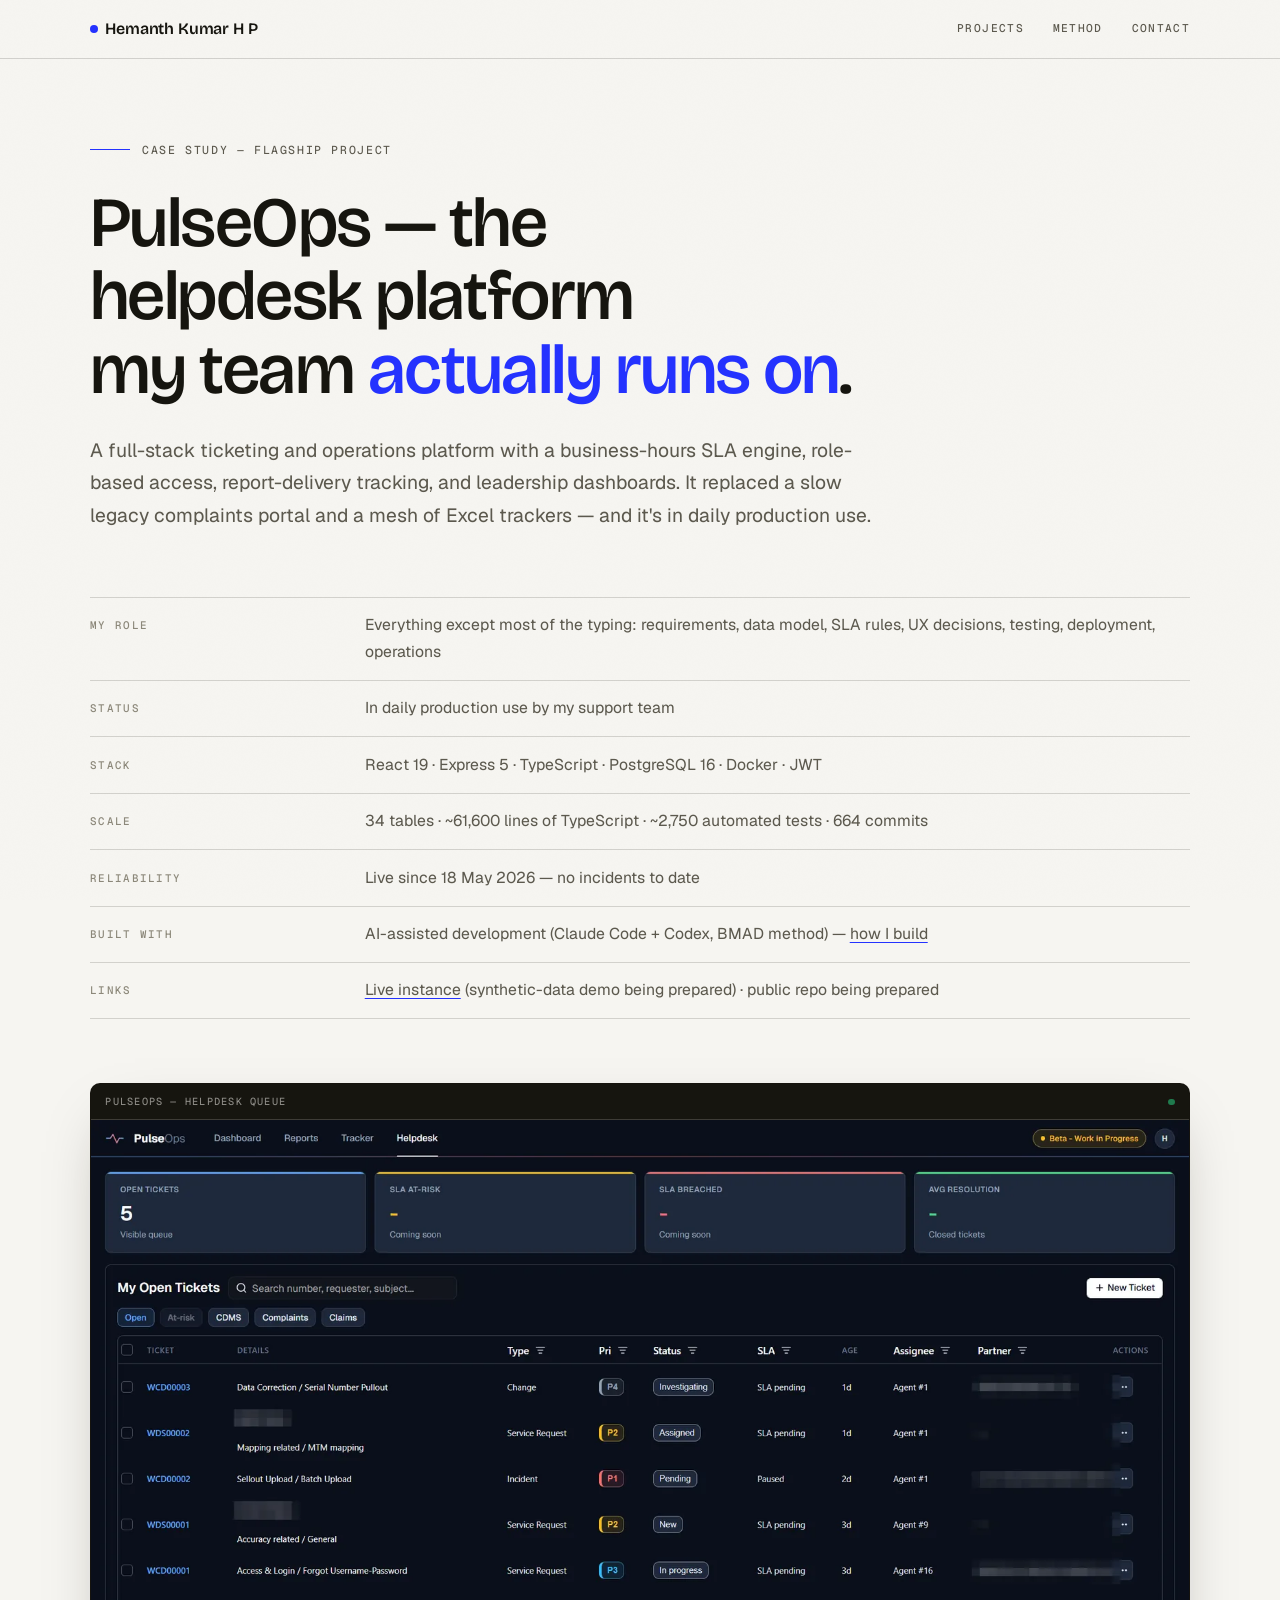
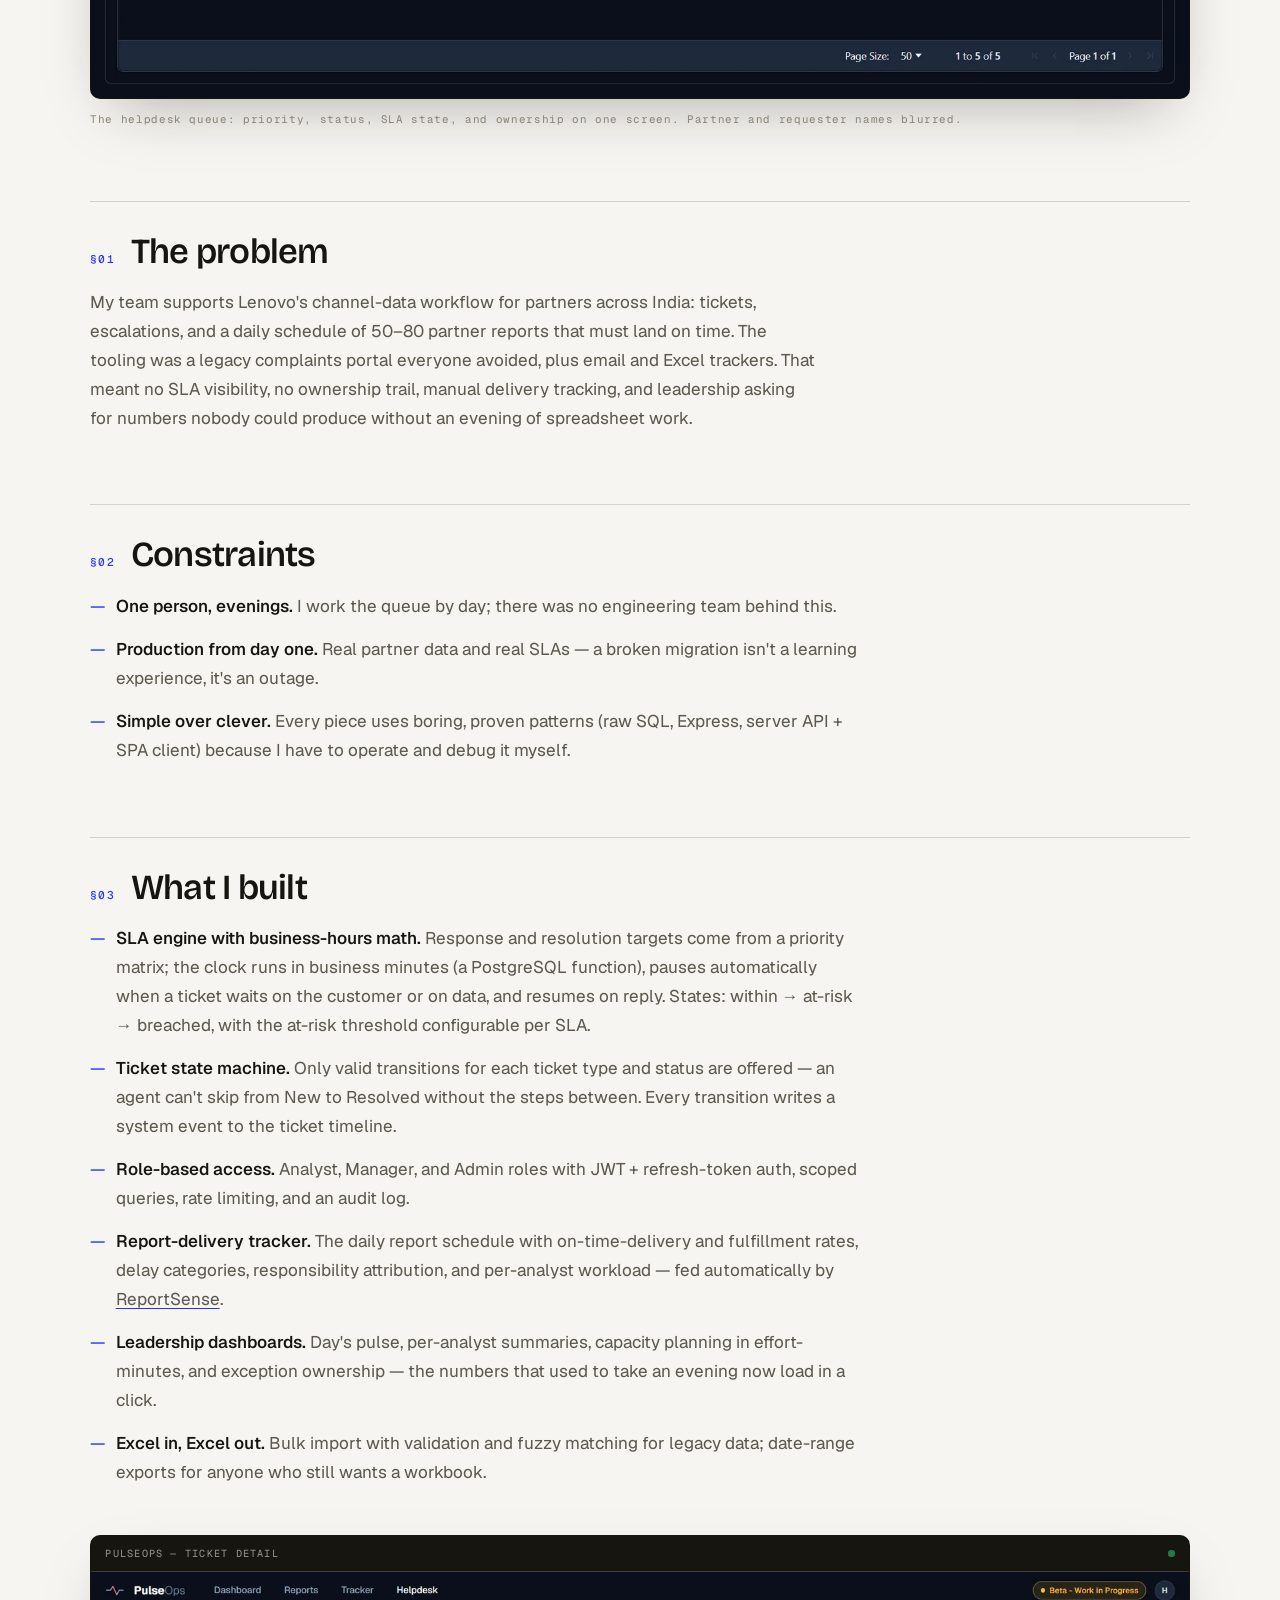
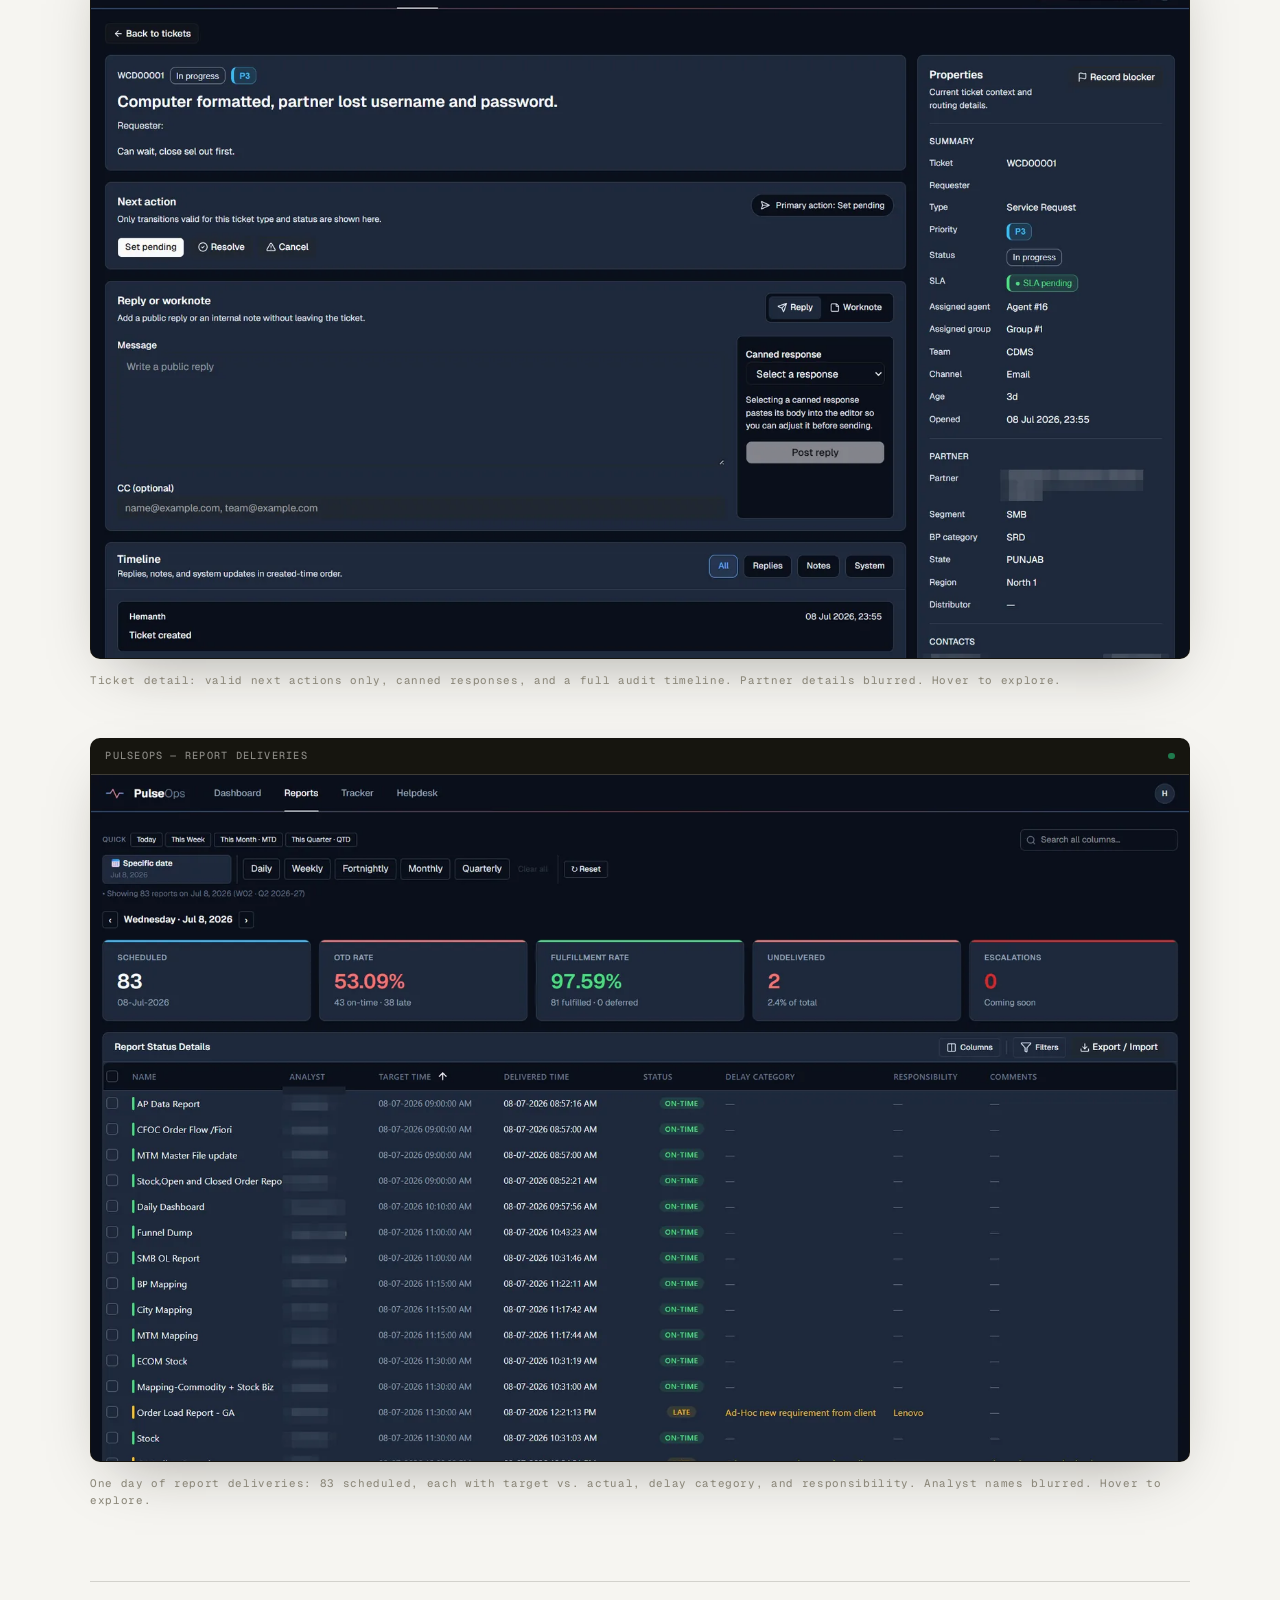
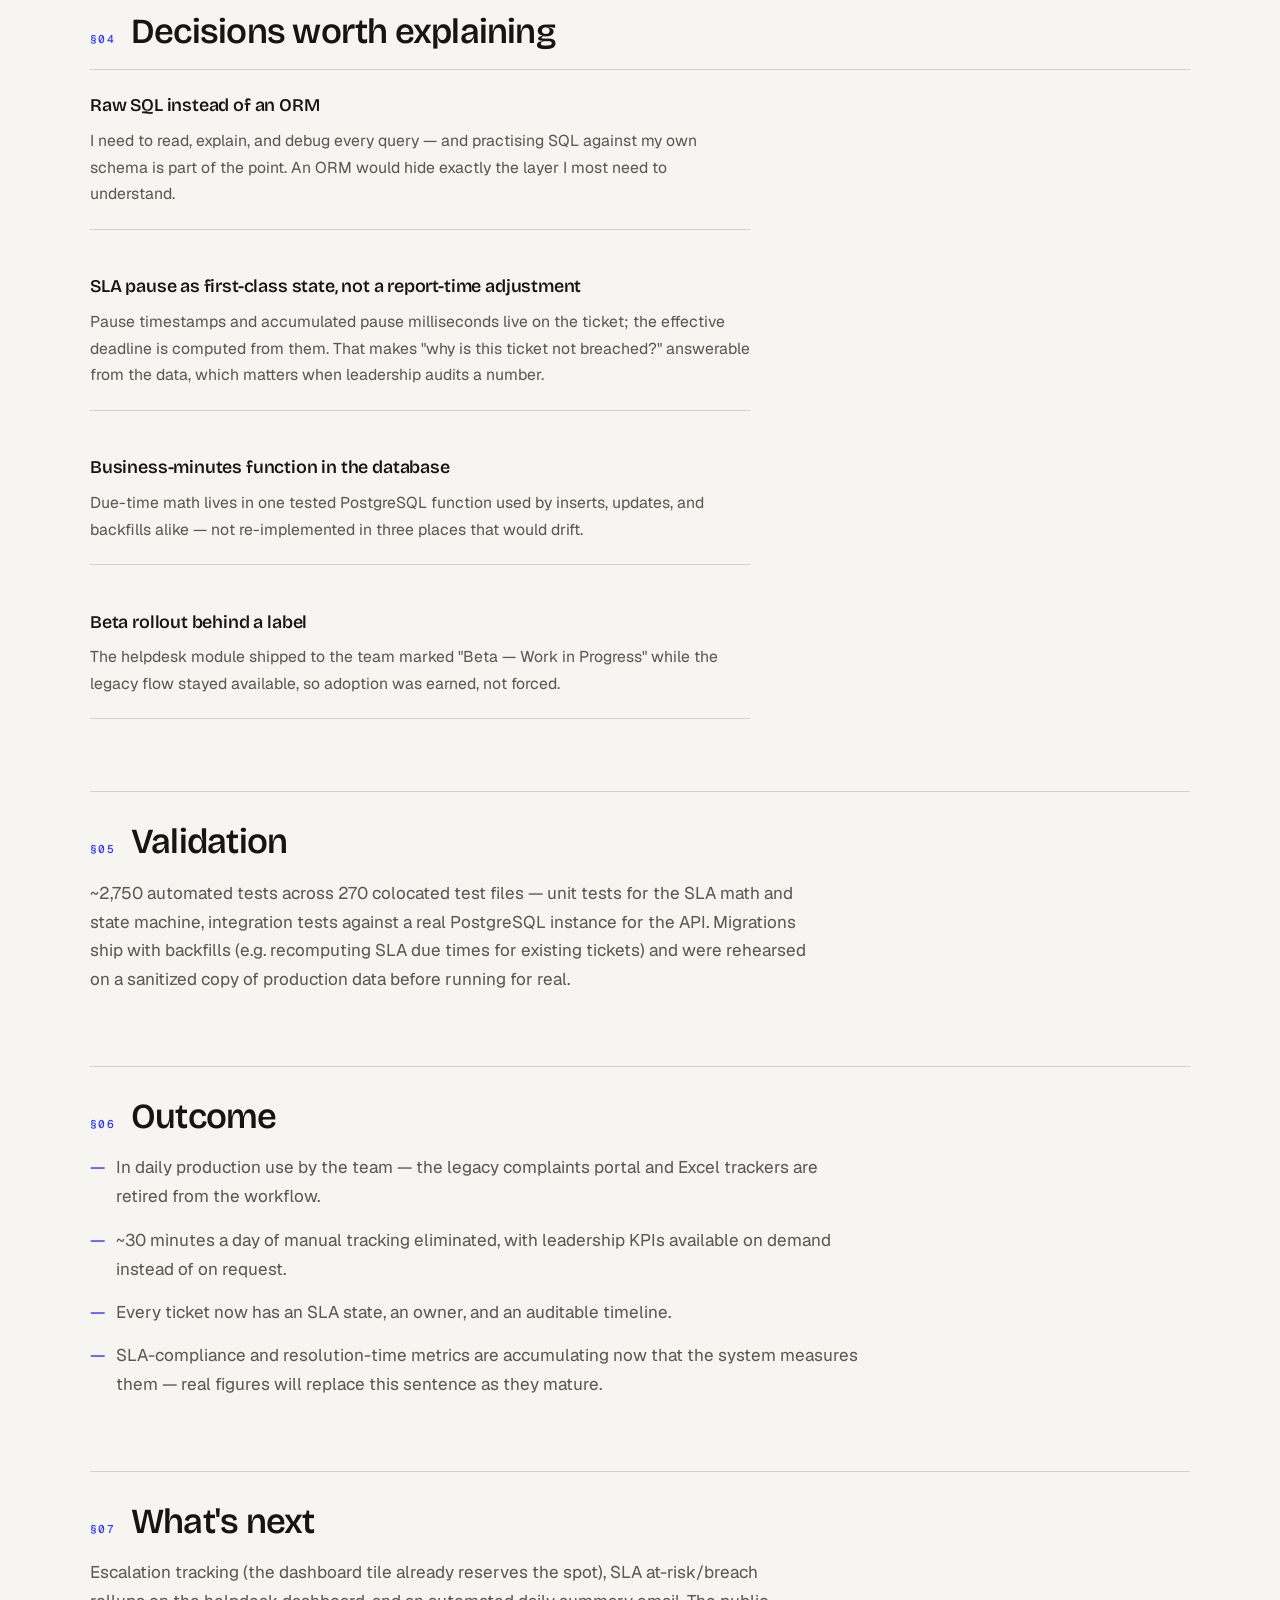
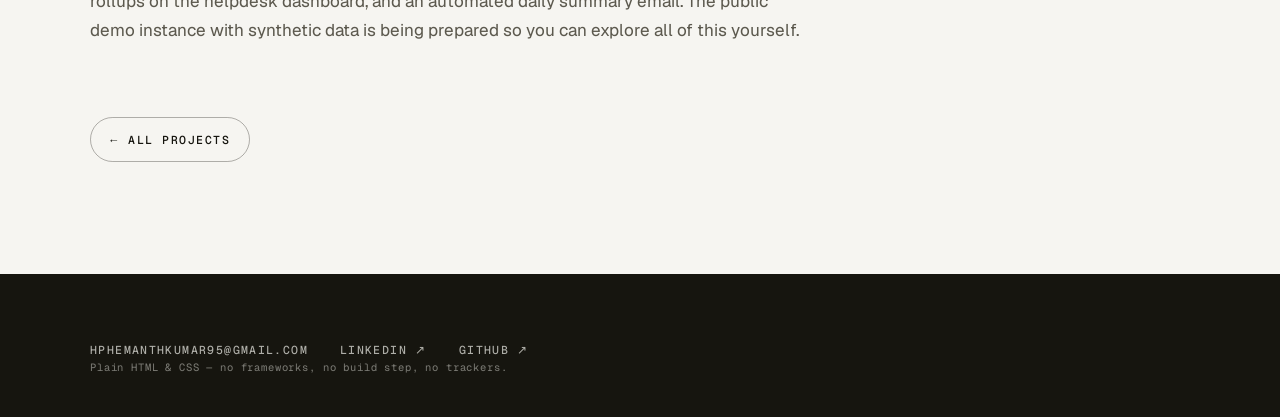
==== commit 78cc696a: "Correct PulseOps scale figures to the deployed-commit measurements" ====
--- a/projects/pulseops.html
+++ b/projects/pulseops.html
@@ -55,7 +55,8 @@
         <div><dt>My role</dt><dd>Everything except most of the typing: requirements, data model, SLA rules, UX decisions, testing, deployment, operations</dd></div>
         <div><dt>Status</dt><dd>In daily production use by my support team</dd></div>
         <div><dt>Stack</dt><dd>React 19 · Express 5 · TypeScript · PostgreSQL 16 · Docker · JWT</dd></div>
-        <div><dt>Scale</dt><dd>32 database tables · 70+ test files · 10+ service modules</dd></div>
+        <div><dt>Scale</dt><dd>34 tables · ~61,600 lines of TypeScript · ~2,750 automated tests · 664 commits</dd></div>
+        <div><dt>Reliability</dt><dd>Live since 18 May 2026 — no incidents to date</dd></div>
         <div><dt>Built with</dt><dd>AI-assisted development (Claude Code + Codex, BMAD method) — <a href="../#how-i-build">how I build</a></dd></div>
         <div><dt>Links</dt><dd><a href="https://pulseops.duckdns.org/" rel="noopener">Live instance</a> (synthetic-data demo being prepared) · public repo being prepared</dd></div>
       </dl>
@@ -140,7 +141,7 @@
 
       <h2><span class="h-idx" aria-hidden="true">§05</span>Validation</h2>
       <p>
-        70+ test files across services, middleware, and routes — unit tests for
+        ~2,750 automated tests across 270 colocated test files — unit tests for
         the SLA math and state machine, integration tests against a real
         PostgreSQL instance for the API. Migrations ship with backfills (e.g.
         recomputing SLA due times for existing tickets) and were rehearsed on a
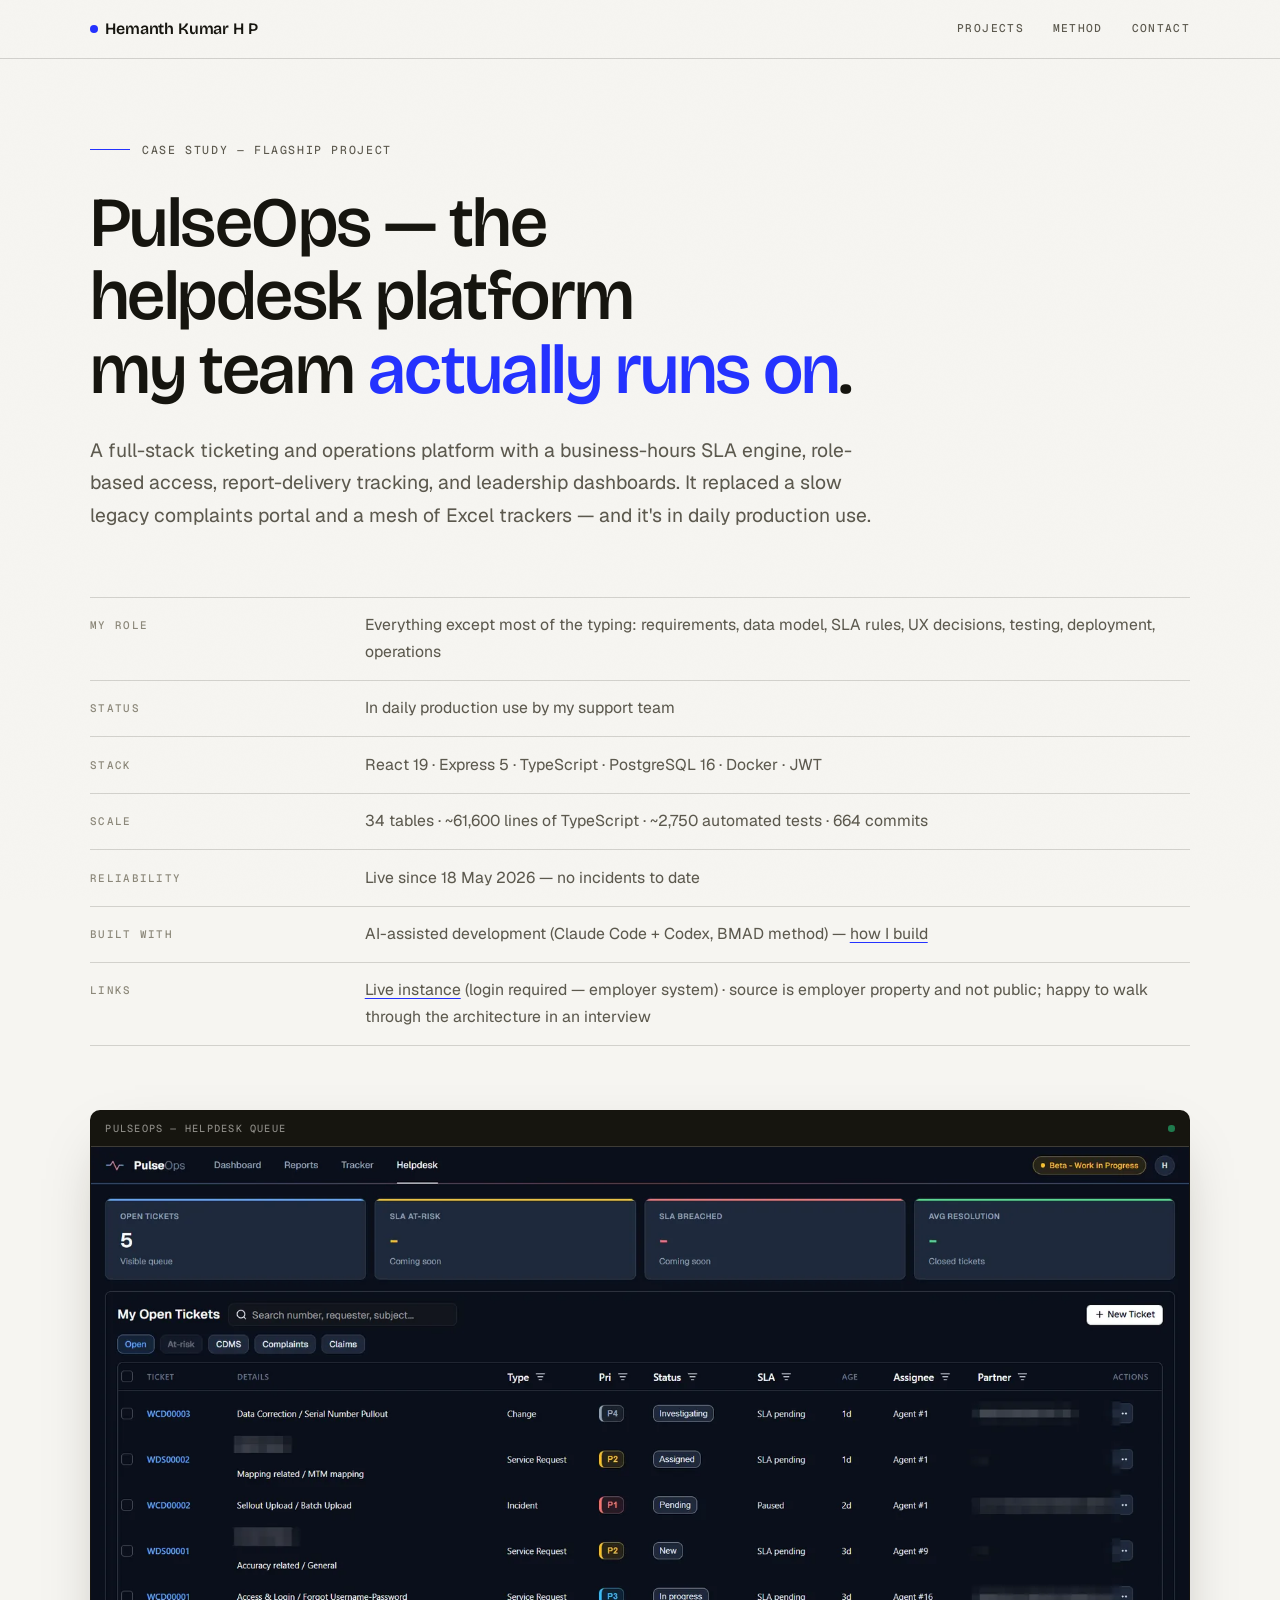
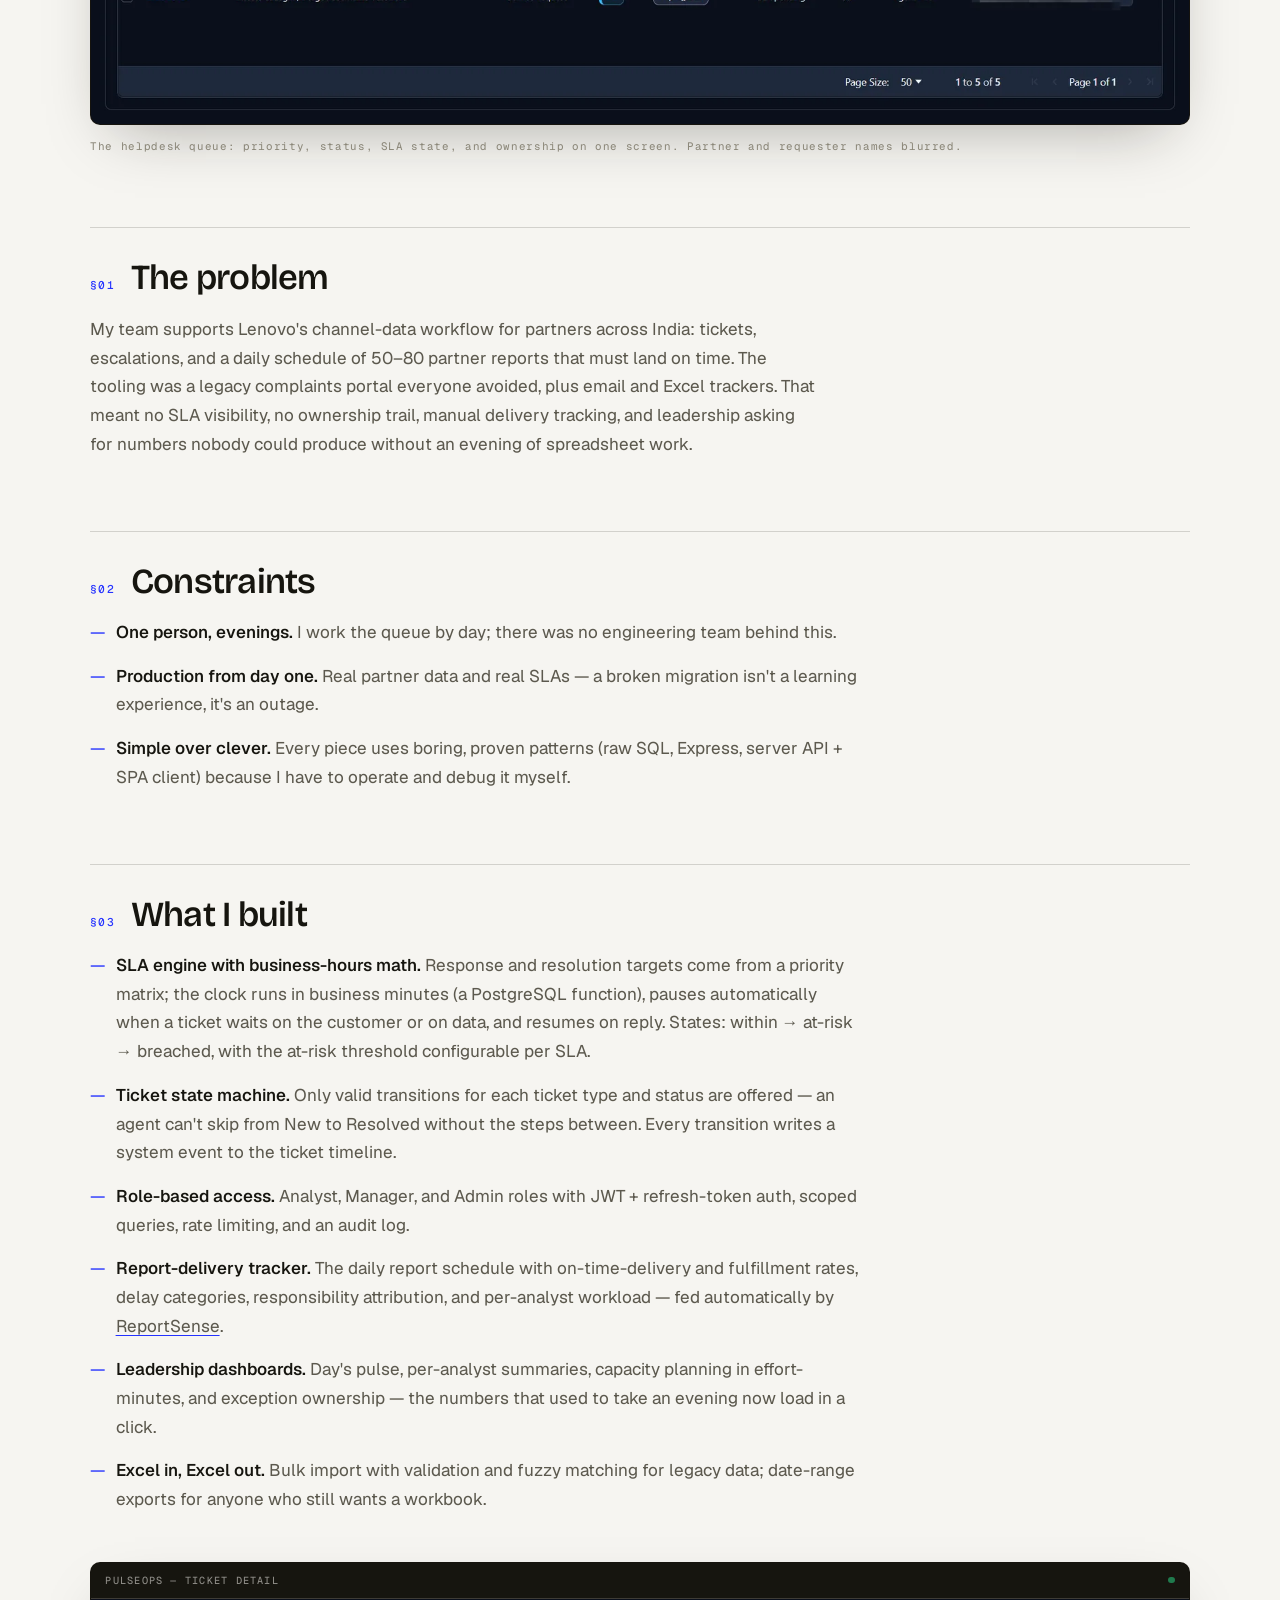
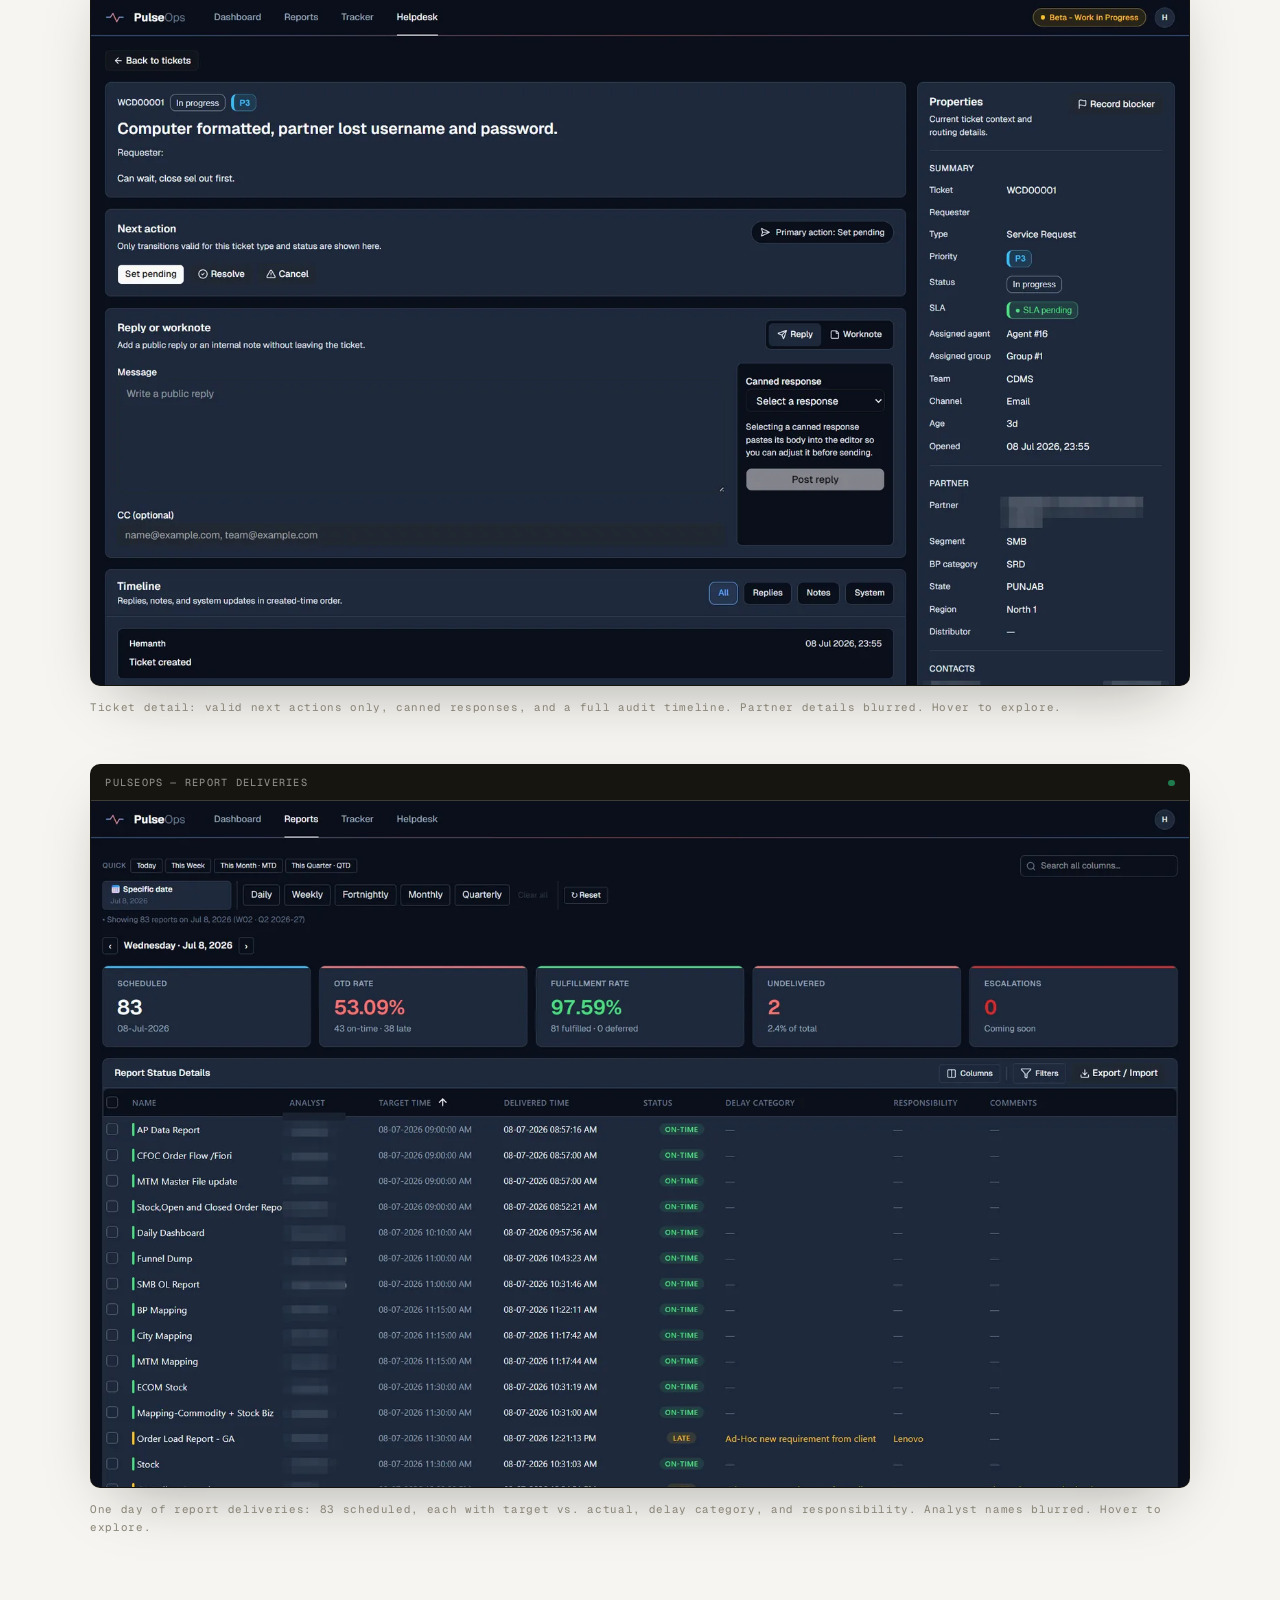
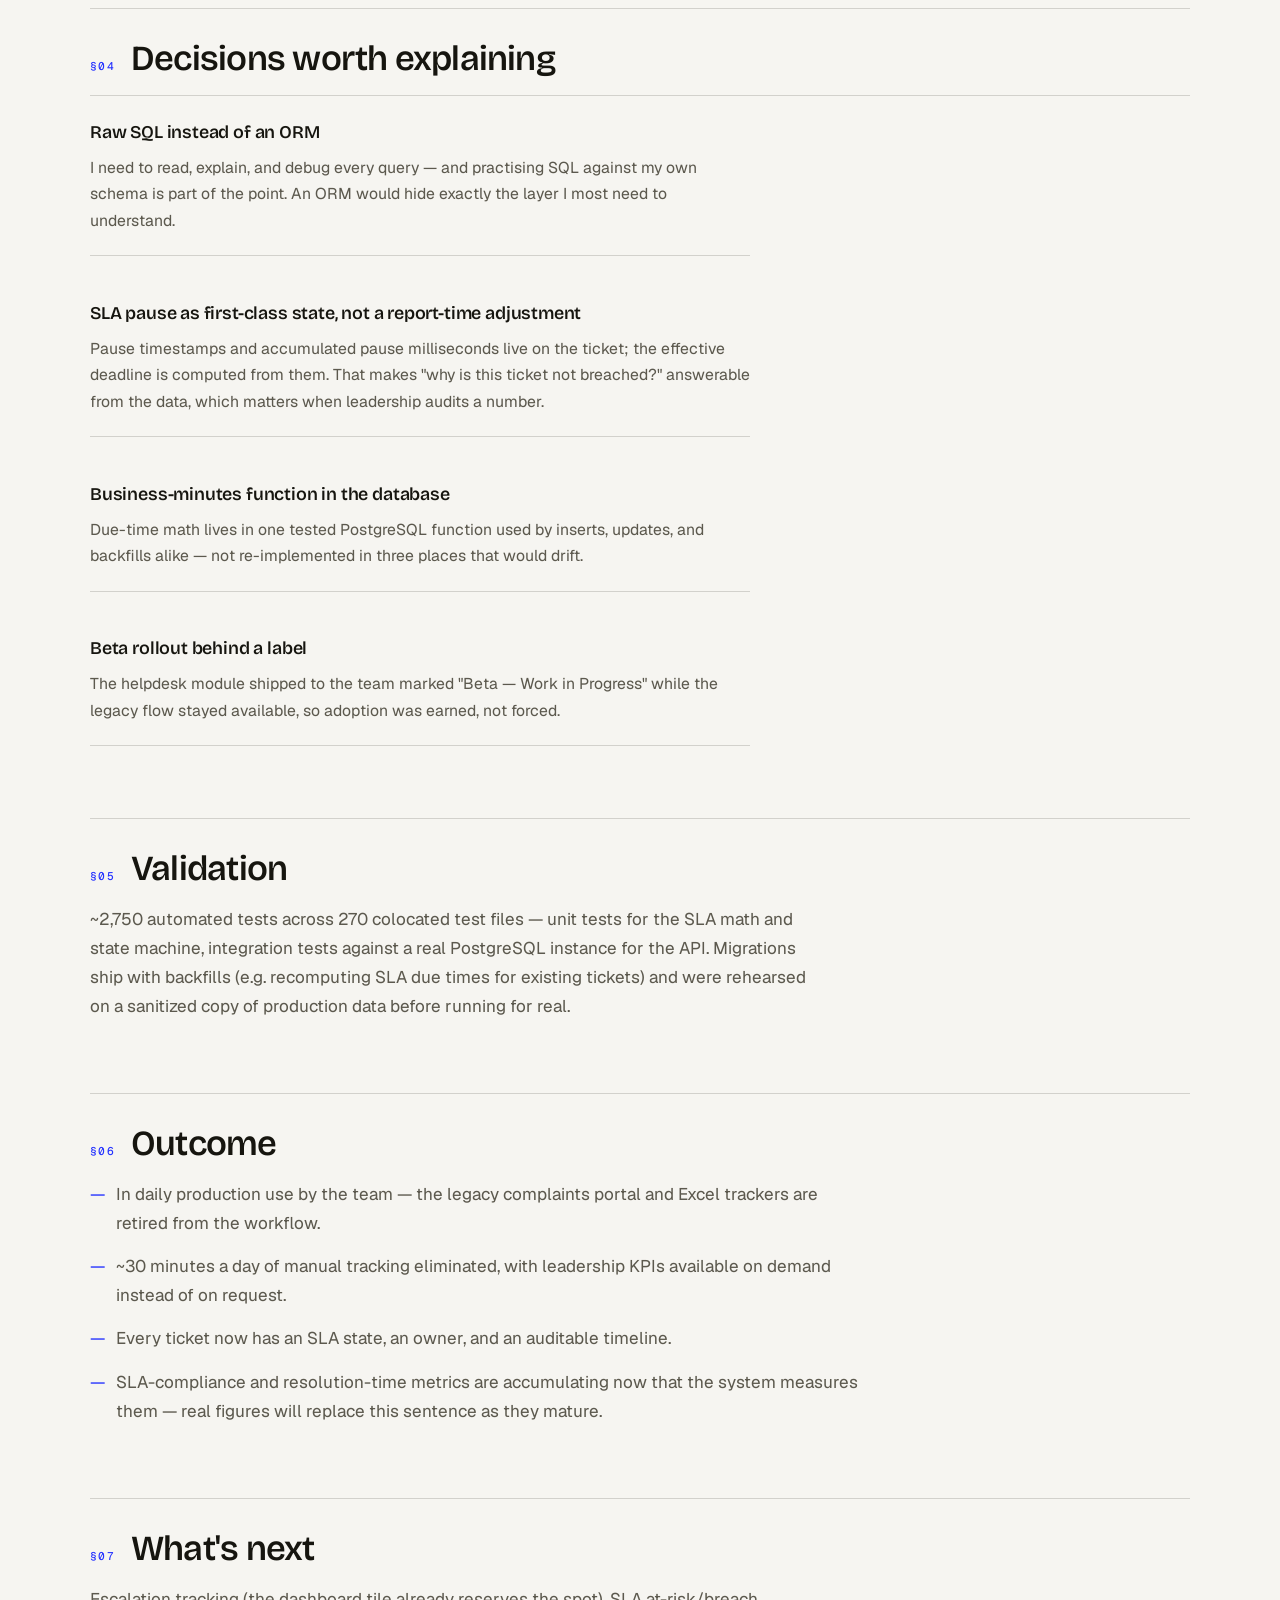
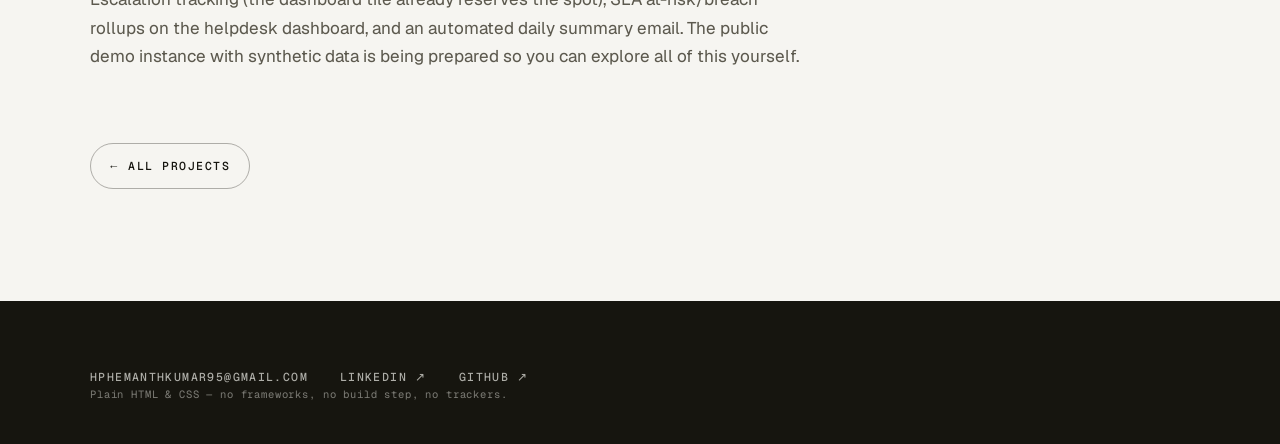
==== commit e7ee92f3: "Replace unfulfilled artifact promises with honest availability statements" ====
--- a/projects/pulseops.html
+++ b/projects/pulseops.html
@@ -58,7 +58,7 @@
         <div><dt>Scale</dt><dd>34 tables · ~61,600 lines of TypeScript · ~2,750 automated tests · 664 commits</dd></div>
         <div><dt>Reliability</dt><dd>Live since 18 May 2026 — no incidents to date</dd></div>
         <div><dt>Built with</dt><dd>AI-assisted development (Claude Code + Codex, BMAD method) — <a href="../#how-i-build">how I build</a></dd></div>
-        <div><dt>Links</dt><dd><a href="https://pulseops.duckdns.org/" rel="noopener">Live instance</a> (synthetic-data demo being prepared) · public repo being prepared</dd></div>
+        <div><dt>Links</dt><dd><a href="https://pulseops.duckdns.org/" rel="noopener">Live instance</a> (login required — employer system) · source is employer property and not public; happy to walk through the architecture in an interview</dd></div>
       </dl>
 
       <figure class="shot reveal">
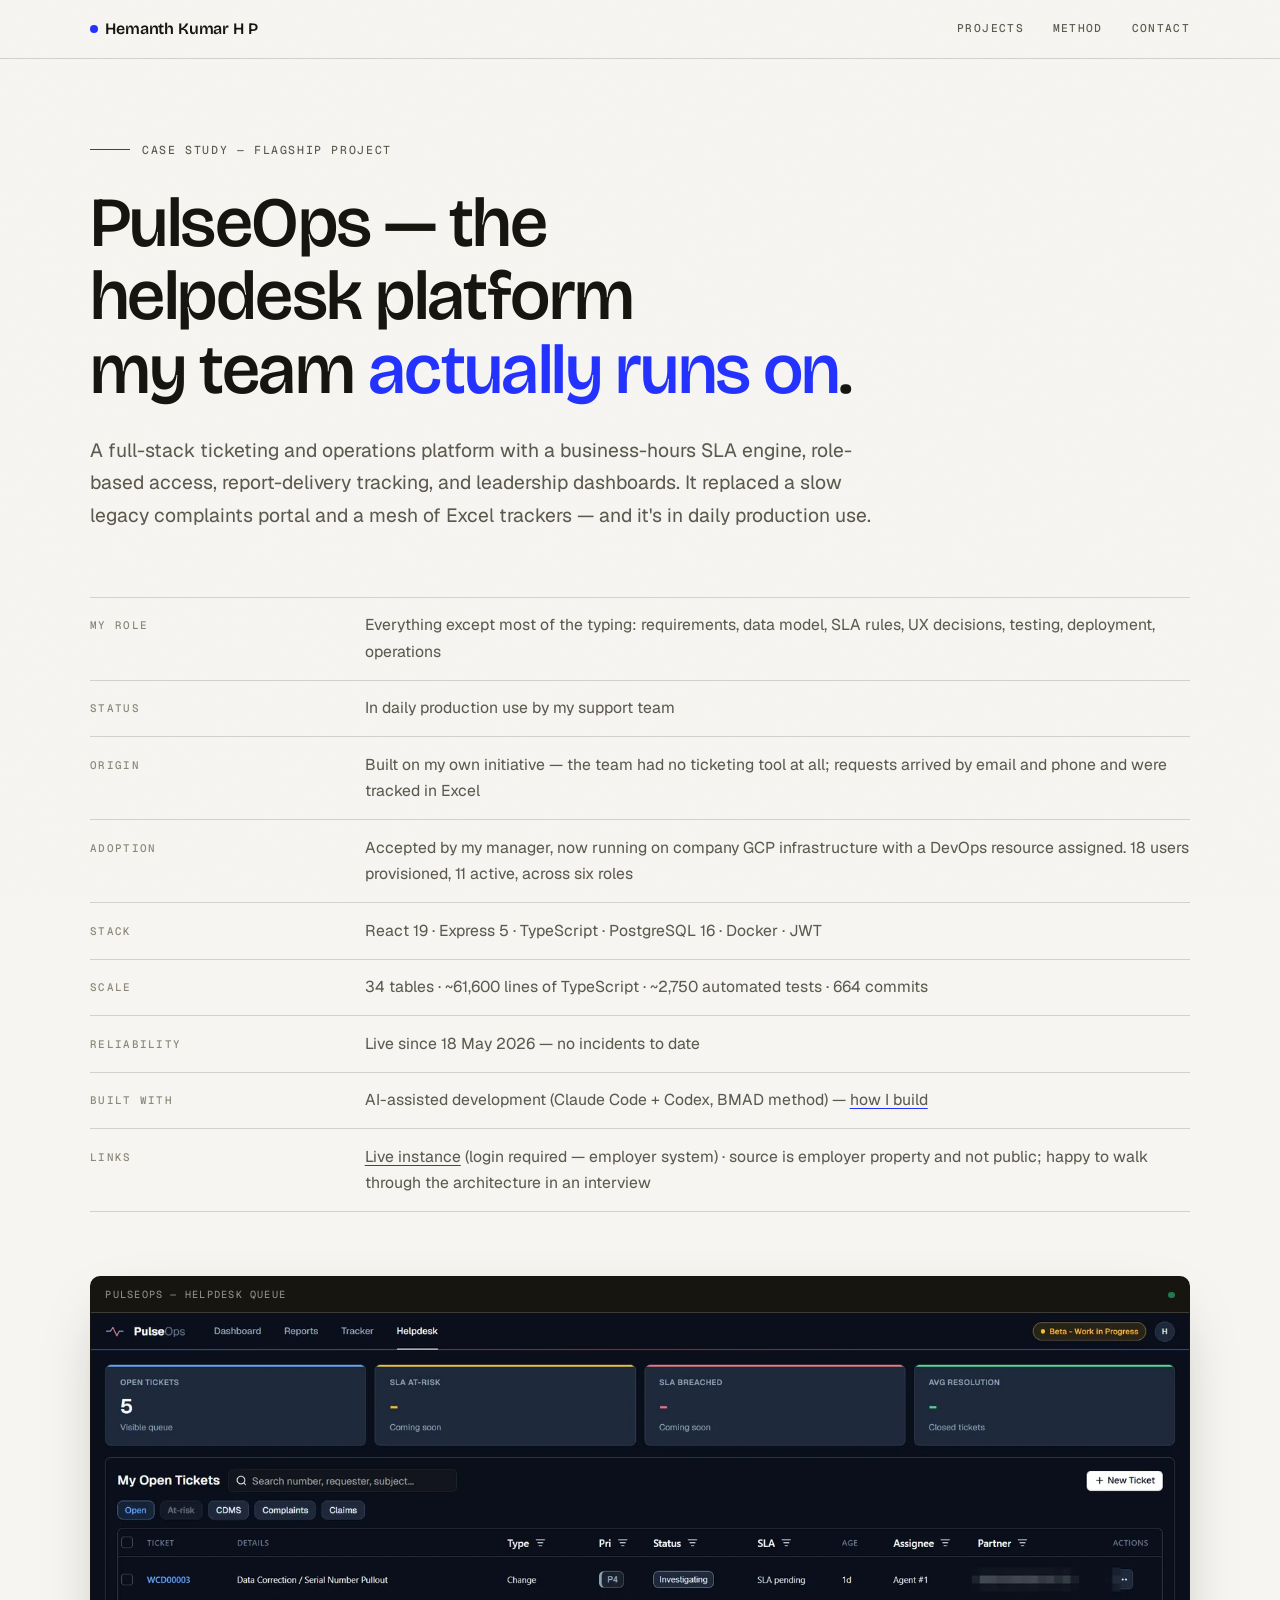
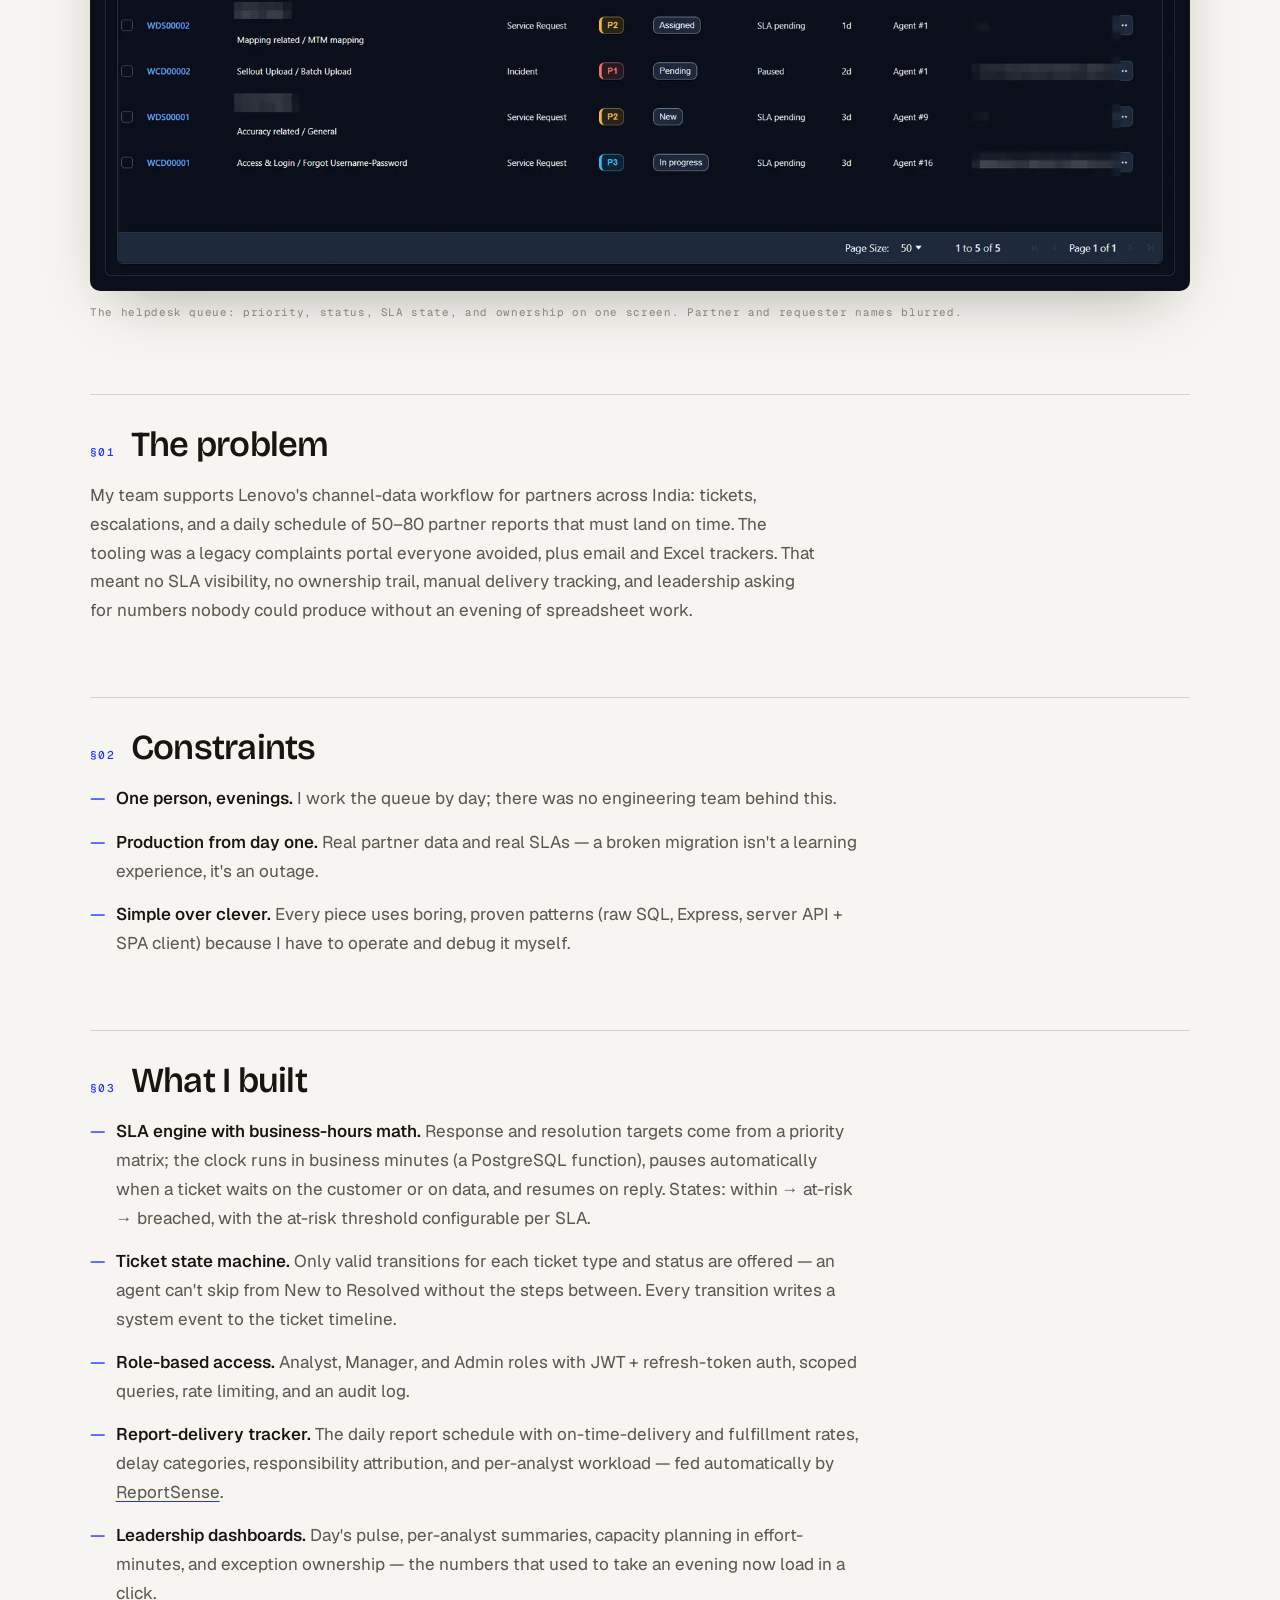
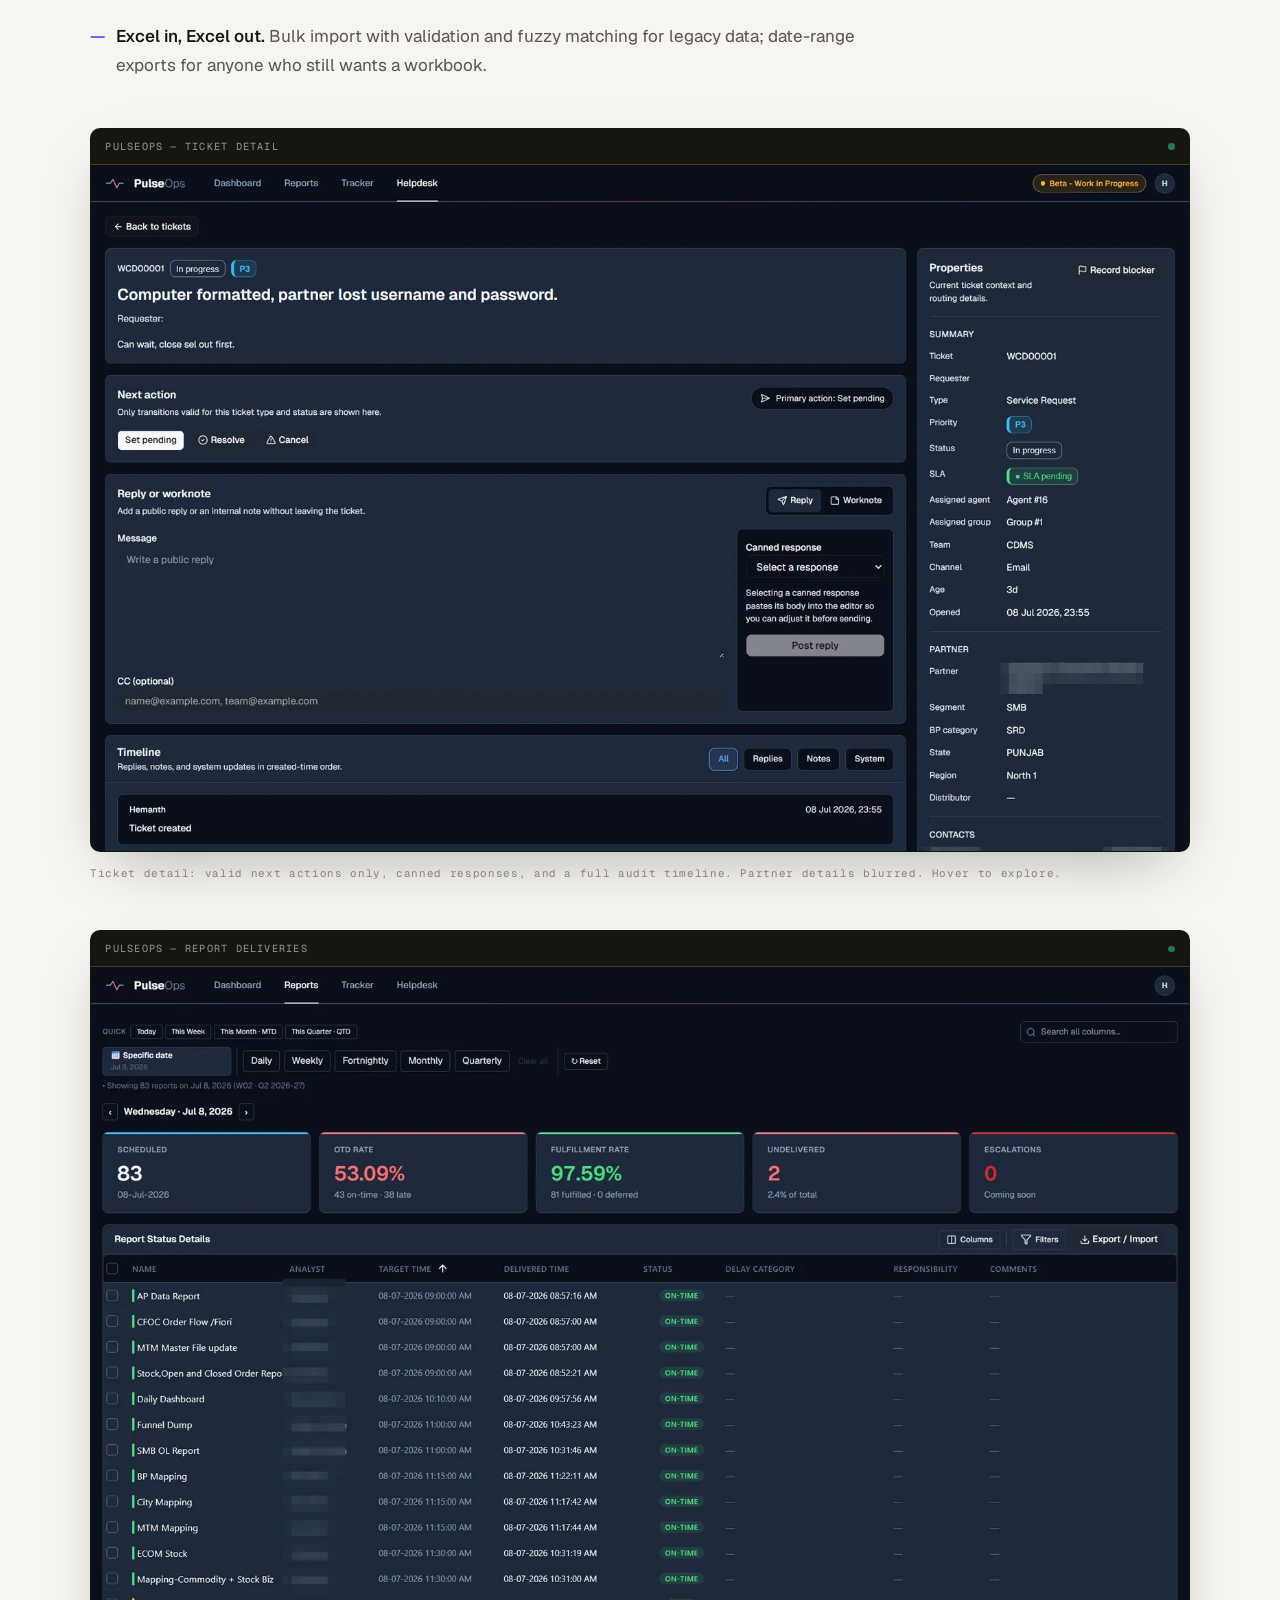
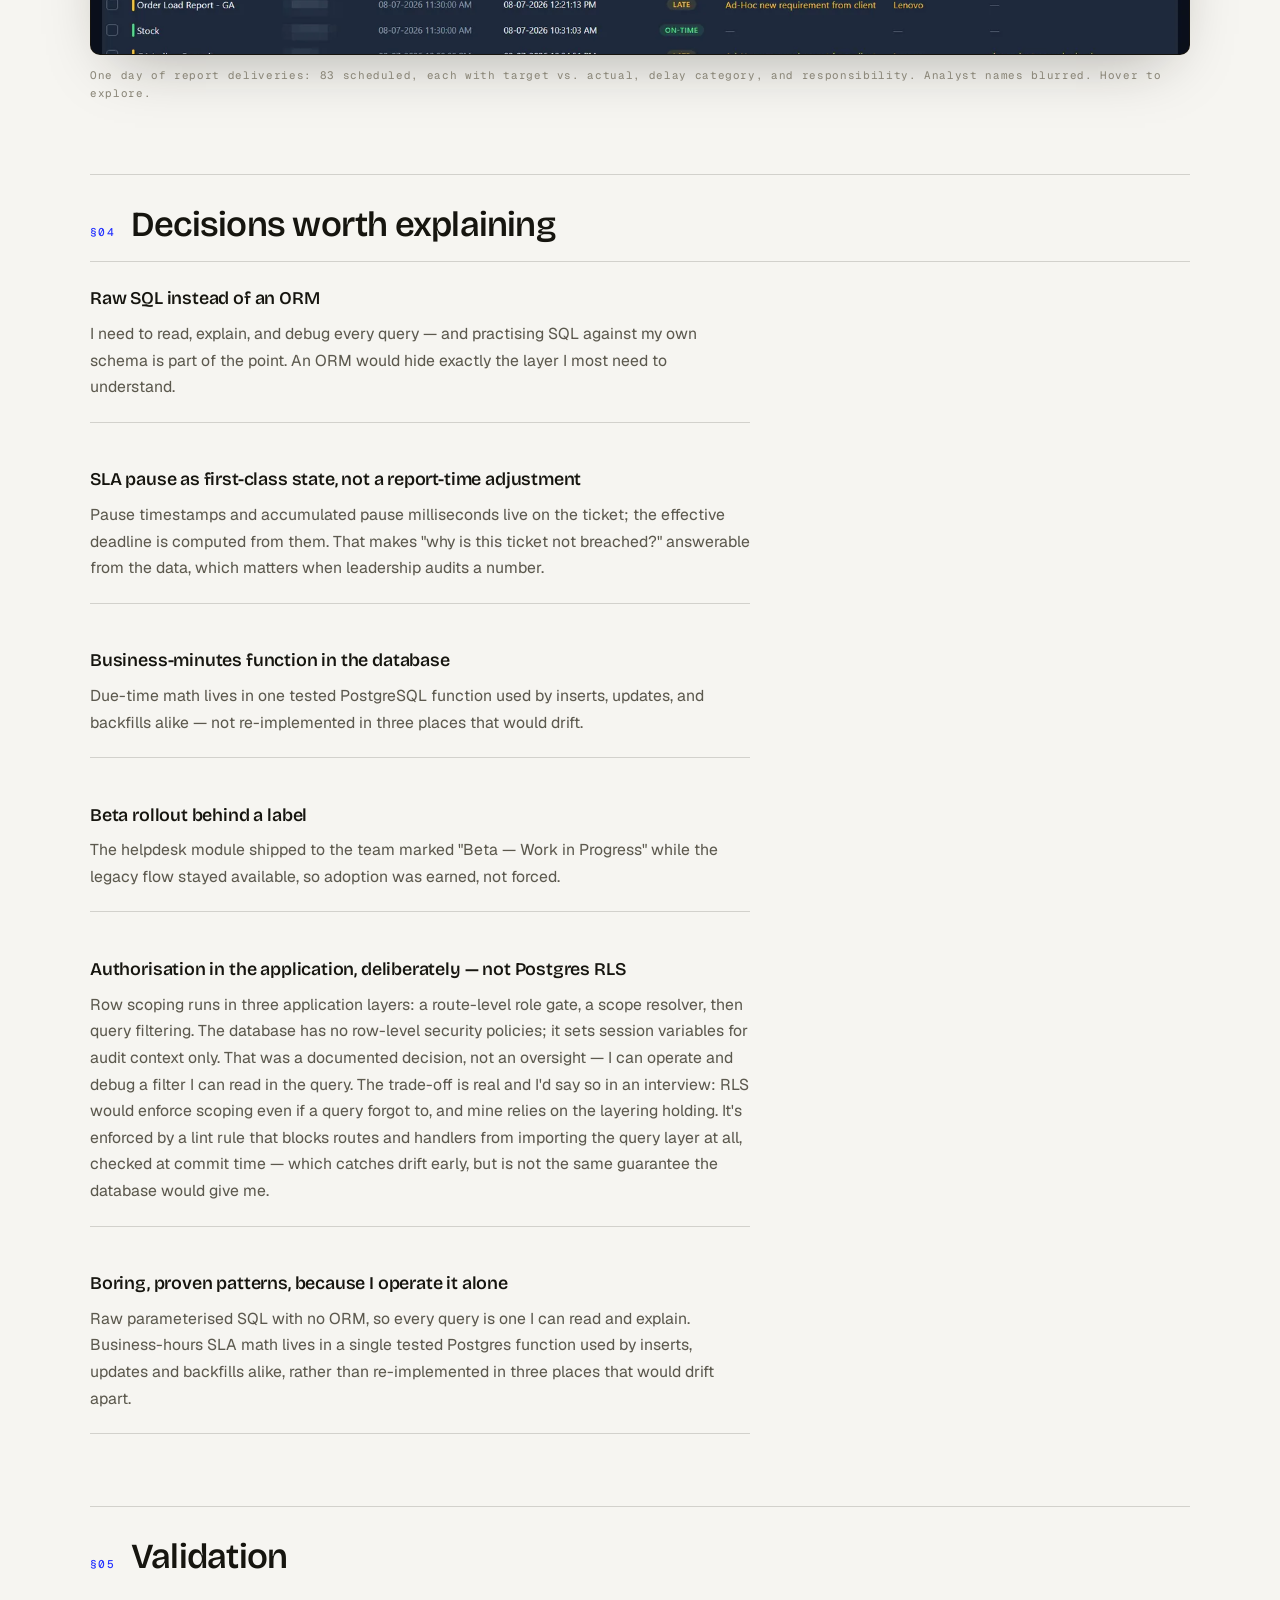
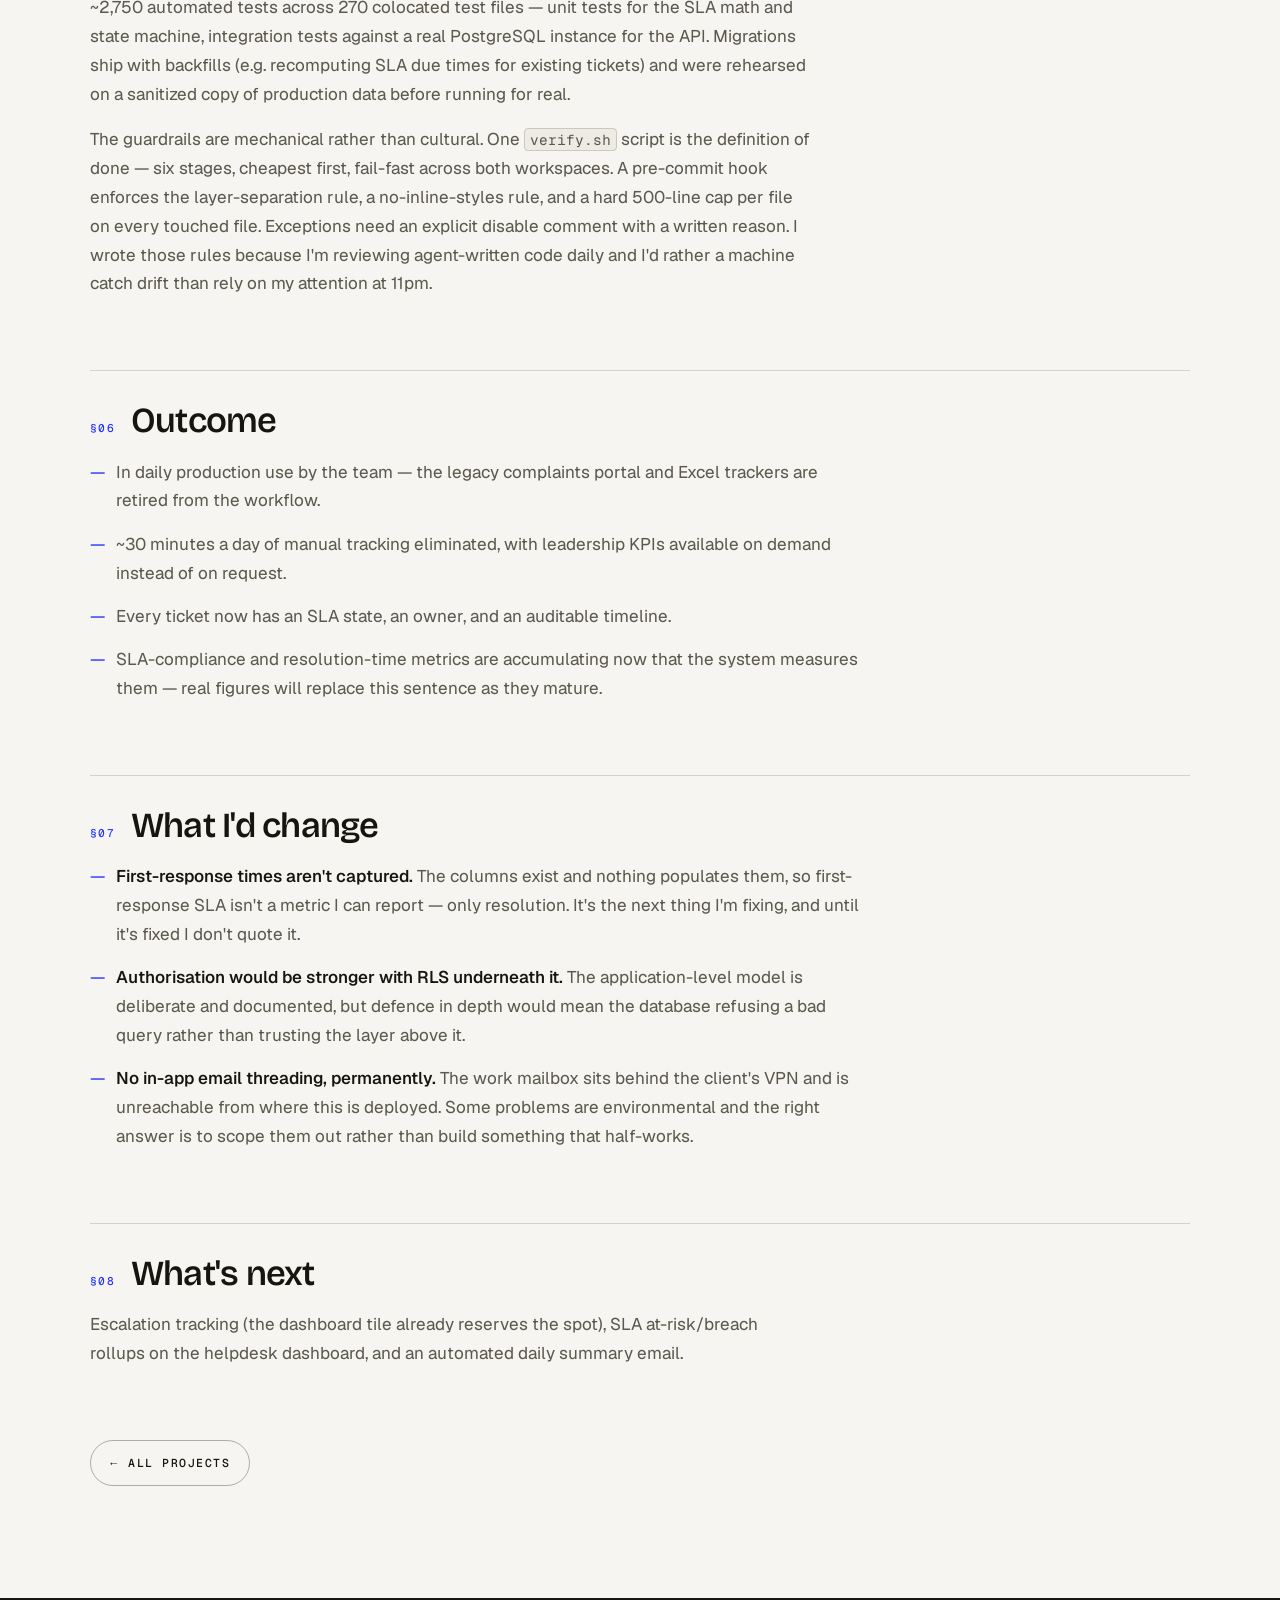
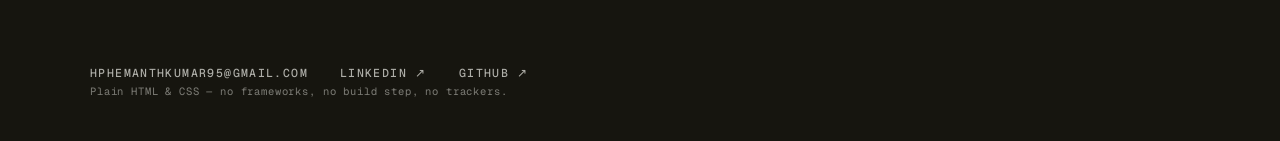
==== commit 06025388: "PulseOps: add origin, adoption, authorisation model, and limitations" ====
--- a/projects/pulseops.html
+++ b/projects/pulseops.html
@@ -54,6 +54,8 @@
       <dl class="summary reveal">
         <div><dt>My role</dt><dd>Everything except most of the typing: requirements, data model, SLA rules, UX decisions, testing, deployment, operations</dd></div>
         <div><dt>Status</dt><dd>In daily production use by my support team</dd></div>
+        <div><dt>Origin</dt><dd>Built on my own initiative &mdash; the team had no ticketing tool at all; requests arrived by email and phone and were tracked in Excel</dd></div>
+        <div><dt>Adoption</dt><dd>Accepted by my manager, now running on company GCP infrastructure with a DevOps resource assigned. 18 users provisioned, 11 active, across six roles</dd></div>
         <div><dt>Stack</dt><dd>React 19 · Express 5 · TypeScript · PostgreSQL 16 · Docker · JWT</dd></div>
         <div><dt>Scale</dt><dd>34 tables · ~61,600 lines of TypeScript · ~2,750 automated tests · 664 commits</dd></div>
         <div><dt>Reliability</dt><dd>Live since 18 May 2026 — no incidents to date</dd></div>
@@ -137,6 +139,10 @@
         <dd>Due-time math lives in one tested PostgreSQL function used by inserts, updates, and backfills alike — not re-implemented in three places that would drift.</dd>
         <dt>Beta rollout behind a label</dt>
         <dd>The helpdesk module shipped to the team marked "Beta — Work in Progress" while the legacy flow stayed available, so adoption was earned, not forced.</dd>
+        <dt>Authorisation in the application, deliberately &mdash; not Postgres RLS</dt>
+        <dd>Row scoping runs in three application layers: a route-level role gate, a scope resolver, then query filtering. The database has <em>no</em> row-level security policies; it sets session variables for audit context only. That was a documented decision, not an oversight &mdash; I can operate and debug a filter I can read in the query. The trade-off is real and I'd say so in an interview: RLS would enforce scoping even if a query forgot to, and mine relies on the layering holding. It's enforced by a lint rule that blocks routes and handlers from importing the query layer at all, checked at commit time &mdash; which catches drift early, but is not the same guarantee the database would give me.</dd>
+        <dt>Boring, proven patterns, because I operate it alone</dt>
+        <dd>Raw parameterised SQL with no ORM, so every query is one I can read and explain. Business-hours SLA math lives in a single tested Postgres function used by inserts, updates and backfills alike, rather than re-implemented in three places that would drift apart.</dd>
       </dl>
 
       <h2><span class="h-idx" aria-hidden="true">§05</span>Validation</h2>
@@ -147,6 +153,16 @@
         recomputing SLA due times for existing tickets) and were rehearsed on a
         sanitized copy of production data before running for real.
       </p>
+      <p>
+        The guardrails are mechanical rather than cultural. One
+        <code>verify.sh</code> script is the definition of done &mdash; six stages,
+        cheapest first, fail-fast across both workspaces. A pre-commit hook
+        enforces the layer-separation rule, a no-inline-styles rule, and a hard
+        500-line cap per file on every touched file. Exceptions need an explicit
+        disable comment with a written reason. I wrote those rules because I'm
+        reviewing agent-written code daily and I'd rather a machine catch drift
+        than rely on my attention at 11pm.
+      </p>
 
       <h2><span class="h-idx" aria-hidden="true">§06</span>Outcome</h2>
       <ul class="tight">
@@ -156,12 +172,18 @@
         <li>SLA-compliance and resolution-time metrics are accumulating now that the system measures them — real figures will replace this sentence as they mature.</li>
       </ul>
 
-      <h2><span class="h-idx" aria-hidden="true">§07</span>What's next</h2>
+      <h2><span class="h-idx" aria-hidden="true">§07</span>What I'd change</h2>
+      <ul class="tight">
+        <li><strong>First-response times aren't captured.</strong> The columns exist and nothing populates them, so first-response SLA isn't a metric I can report &mdash; only resolution. It's the next thing I'm fixing, and until it's fixed I don't quote it.</li>
+        <li><strong>Authorisation would be stronger with RLS underneath it.</strong> The application-level model is deliberate and documented, but defence in depth would mean the database refusing a bad query rather than trusting the layer above it.</li>
+        <li><strong>No in-app email threading, permanently.</strong> The work mailbox sits behind the client's VPN and is unreachable from where this is deployed. Some problems are environmental and the right answer is to scope them out rather than build something that half-works.</li>
+      </ul>
+
+      <h2><span class="h-idx" aria-hidden="true">§08</span>What's next</h2>
       <p>
         Escalation tracking (the dashboard tile already reserves the spot), SLA
         at-risk/breach rollups on the helpdesk dashboard, and an automated daily
-        summary email. The public demo instance with synthetic data is being
-        prepared so you can explore all of this yourself.
+        summary email.
       </p>
 
       <a class="backlink" href="../#projects"><span class="arr" aria-hidden="true">←</span> All projects</a>
